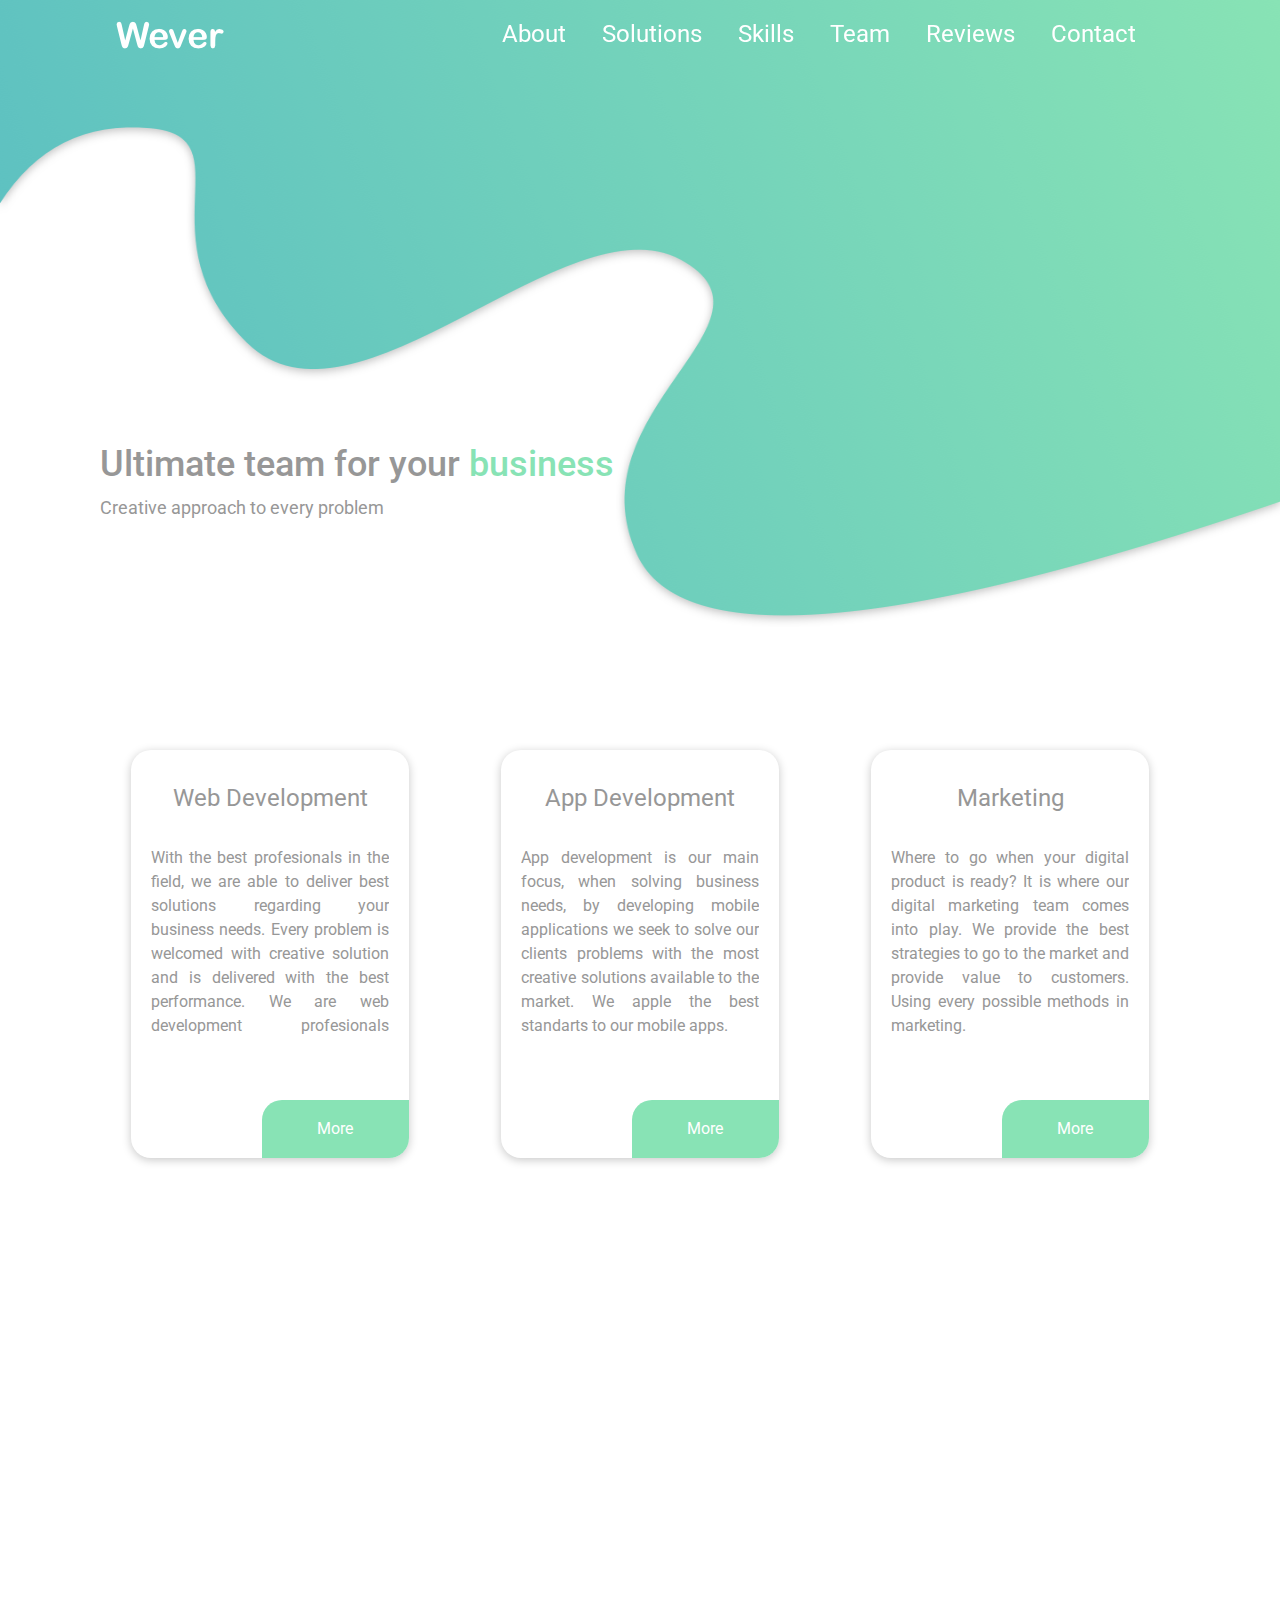
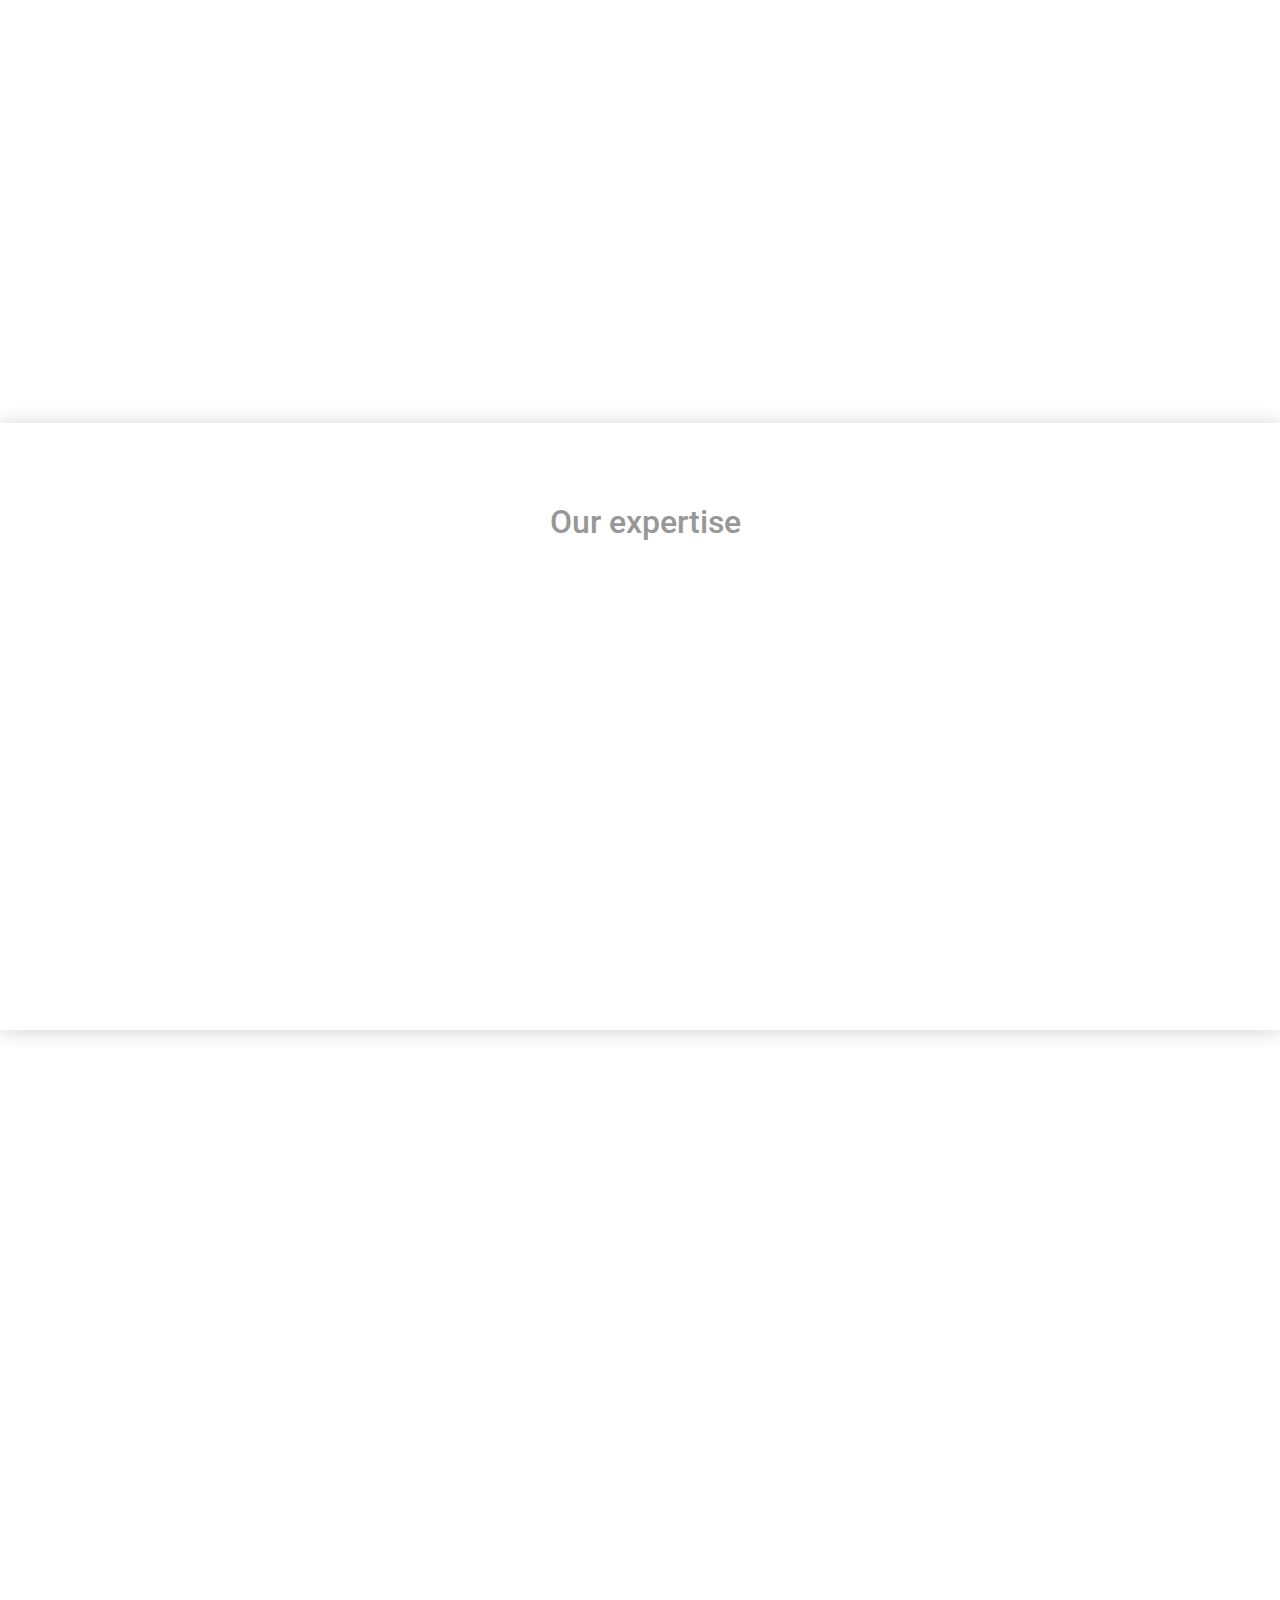
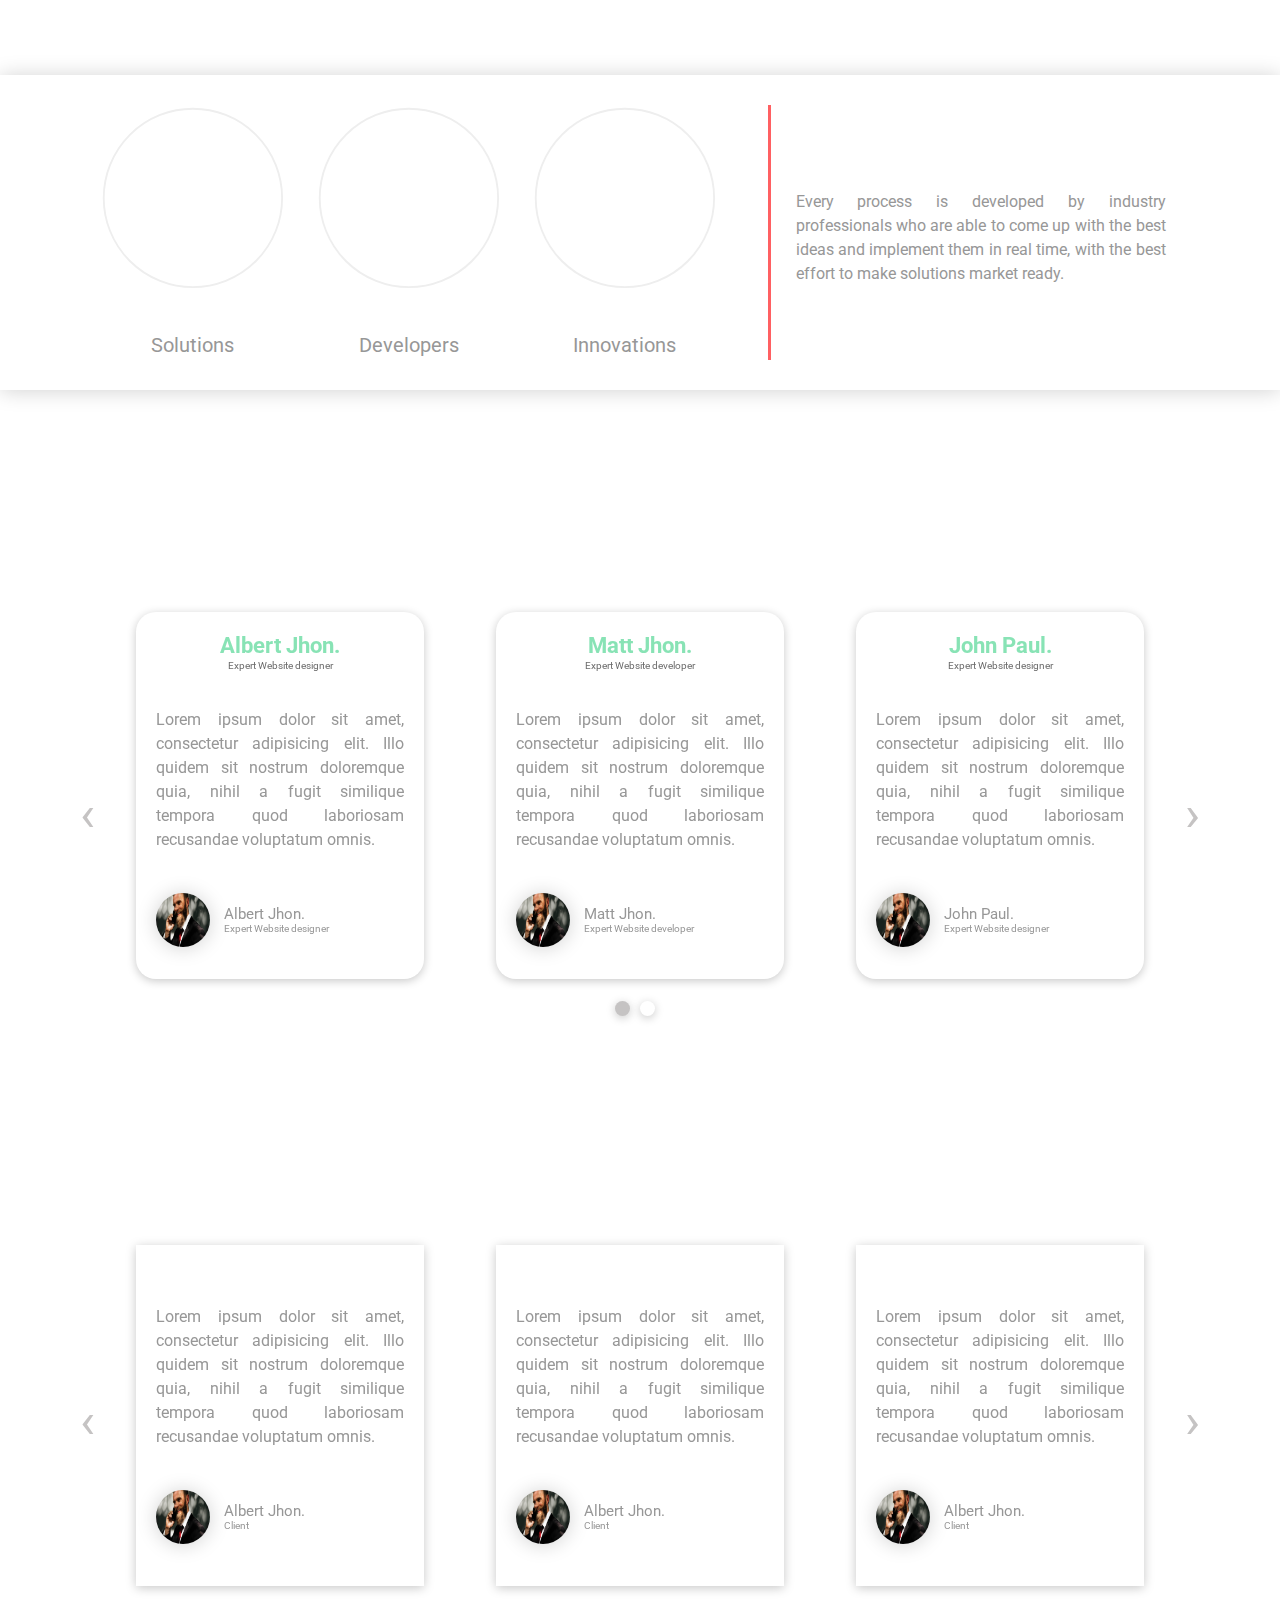
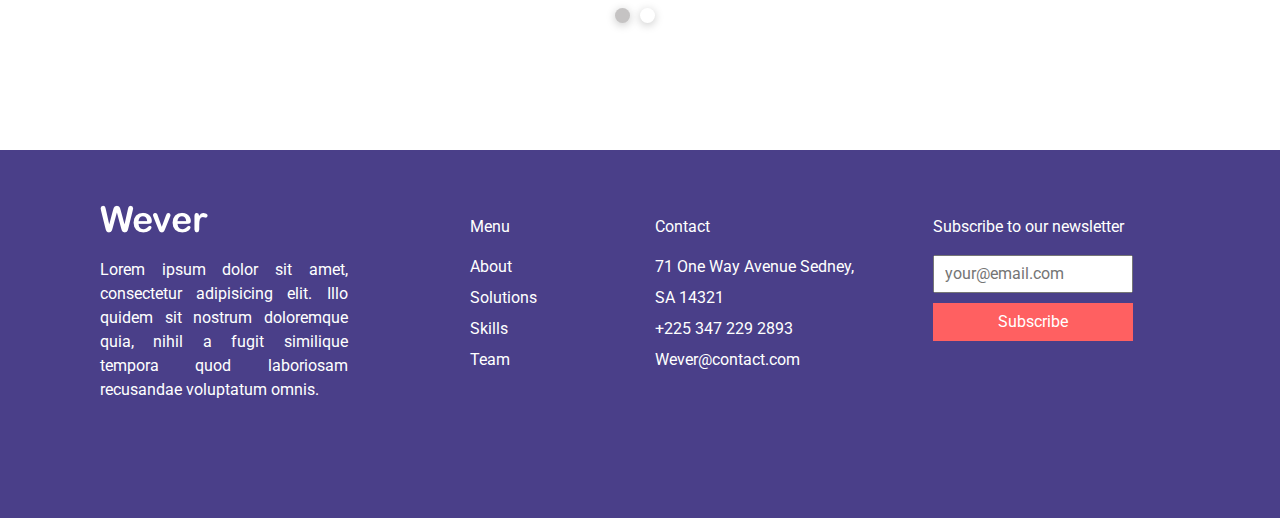
==== Xalloo/Green/index.html @ cadd47dc "theme directory, colors" ====
<!DOCTYPE html>
  <head>
    <meta charset="utf-8">
    <meta http-equiv="X-UA-Compatible" content="IE=edge">
    <title>Theme</title>
    <meta name="description" content="">
    <meta name="viewport" content="width=device-width, initial-scale=1">
    <link rel="stylesheet" href="css/normalize.css">
    <link href="https://fonts.googleapis.com/css?family=Roboto:400,700" rel="stylesheet">
    <link rel="stylesheet" href="https://use.fontawesome.com/releases/v5.2.0/css/all.css" integrity="sha384-hWVjflwFxL6sNzntih27bfxkr27PmbbK/iSvJ+a4+0owXq79v+lsFkW54bOGbiDQ" crossorigin="anonymous">
    <link rel="stylesheet" href="css/bootstrap.min.css">
    <link rel="stylesheet" href="vendor/owlcarousel/owl.carousel.css">
    <link rel="stylesheet" href="vendor/owlcarousel/owl.theme.default.css">
    <link rel="stylesheet" href="vendor/aos/aos.css">
    <link rel="stylesheet" href="css/style.css">
    <link rel="stylesheet" href="css/responsive.css">
  </head>
  <body>

    <div class="spinner">
      <div class="double-bounce1"></div>
      <div class="double-bounce2"></div>
    </div>
    
    <div id="top" class="page-content">
    <nav class="navbar navbar-expand-lg navbar-light fixed-top">
      <div class="container-fluid container--custom">
        <a class="navbar-brand" href="#top">
          <img src="img/logo.png" alt="Logo">
        </a>
        <button class="navbar-toggler toggler-clr" type="button" data-toggle="collapse" data-target="#navbarSupportedContent" aria-controls="navbarSupportedContent" aria-expanded="false" aria-label="Toggle navigation">
          <span class="navbar-toggler-icon"></span>
        </button>

        <div class="collapse navbar-collapse" id="navbarSupportedContent">
          <ul class="navbar-nav ml-auto">
            <li class="nav-item active">
              <a class="nav-link" href="#about">About</a>
            </li>
            <li class="nav-item">
              <a class="nav-link" href="#progress">Solutions</a>
            </li>
            <li class="nav-item">
              <a class="nav-link" href="#skills">Skills</a>
            </li>
            <li class="nav-item active">
              <a class="nav-link" href="#team">Team</a>
            </li>
            <li class="nav-item">
              <a class="nav-link" href="#review">Reviews</a>
            </li>
            <li class="nav-item">
              <a class="nav-link" href="#foot">Contact</a>
            </li>
          </ul>
        </div>
      </div>
    </nav>

    <!-- Page Header -->
    <header class="header">
      <div class="container-fluid container--custom">
        <!--<div class="logo-head__box">
          <img src="img/logo.png" alt="Logo">
        </div>-->
        <div class="header__menu">
          <!--<nav class="menu">
            <input type="checkbox" href="#" class="menu-open" name="menu-open" id="menu-open" />
            <label class="menu-open-button" for="menu-open">
              <span class="lines line-1"></span>
              <span class="lines line-2"></span>
              <span class="lines line-3"></span>
            </label>
            main-services
            about
            progress
            skills
            team
            review
            <a href="#main-services" class="menu-item"> <i class="fas fa-code"></i></a>
            <a href="#about" class="menu-item green"> <i class="fas fa-building"></i> </a>
            <a href="#progress" class="menu-item red"> <i class="fas fa-chart-pie"></i> </a>
            <a href="#skills" class="menu-item purple"> <i class="fas fa-file-contract"></i> </a>
            <a href="#team" class="menu-item orange"> <i class="fas fa-users"></i> </a>
            <a href="#review" class="menu-item lightblue"> <i class="fas fa-comments"></i> </a>
          </nav>-->
        </div>
        <div class="header__main">
          <h1>Ultimate team for your <span class="color--main">business</span></h1>
          <p>Creative approach to every problem</p>
        </div>
      </div>
      <img class="header__path" src="img/header-bg.png" alt="Header color Path">
    </header><!-- End of Page Header -->

    <!-- Feature services element -->
    <section id="main-services" class="feature-services">
      <div class="container-fluid container--custom">
        <!-- Start of main features row -->
        <div class="row justify-content-around">

          <!-- First item of main features row -->
          <div class="col-lg-3 boxes-col col--no-pading">
            <div class="feature-services__box text-center">

              <div class="feature-services__header">
                <i class="far fa-window-restore feature-services__icon color--main"></i>
                <p class="feature-services__title">Web Development</p>
              </div>

              <div class="feature-services__content text-justify">
                <p class="scrollable-box">With the best profesionals in the field, we are able to deliver best solutions regarding your business needs. Every problem is welcomed with creative solution and is delivered with the best performance. We are web development profesionals delivering best solutions.</p>
              </div>

              <div class="feature-services__button bg--main">
                More
              </div>

            </div>
          </div><!-- End of First item of main features row -->

          <!-- Second item of main features row -->
          <div class="col-lg-3 boxes-col col--no-pading">
            <div class="feature-services__box text-center">

              <div class="feature-services__header">
                <i class="fas fa-mobile-alt feature-services__icon color--main"></i>
                <p class="feature-services__title">App Development</p>
              </div>

              <div class="feature-services__content text-justify">
                <p class="scrollable-box">App development is our main focus, when solving business needs, by developing mobile applications we seek to solve our clients problems with the most creative solutions available to the market. We apple the best standarts to our mobile apps.</p>
              </div>

              <div class="feature-services__button bg--main">
                More
              </div>

            </div>
          </div><!-- End of Second item of main features row -->
          
          <!-- Third item of main features row -->
          <div class="col-lg-3 boxes-col col--no-pading">
            <div class="feature-services__box text-center">

              <div class="feature-services__header">
                <i class="far fa-newspaper feature-services__icon color--main"></i>
                <p class="feature-services__title">Marketing</p>
              </div>

              <div class="feature-services__content text-justify">
                <p class="scrollable-box">Where to go when your digital product is ready? It is where our digital marketing team comes into play. We provide the best strategies to go to the market and provide value to customers. Using every possible methods in marketing.</p>
              </div>

              <div class="feature-services__button bg--main">
                More
              </div>

            </div>
          </div>
        </div><!-- End of Third item of main features row -->

      </div>
    </section><!-- End of feature services element -->
    
    <!-- Video Section with text -->
    <section id="about" class="video-box">
      <div class="container-fluid container--custom container--md-p video-box__container">
        <div class="row">

          <!-- Text column -->
          <div class="col-md-5 video-box__col" data-aos="fade-in" data-aos-once="true">
            <h2 class="video-box__heading">We are digital</h2>
            <p class="text-justify">Our expertise is in the digital products and we always strive to achieve the most out of our products. We take as small as a single idea and turn it into the operating business, by designing, developing and marketing the product. The biggest challange is to make it a sustainable business, that can scal. This is where our professionals comes into play.</p>
            <a class="btn-large bg--main link--no-style float-left float-md-right" href="#">More Details</a>
          </div><!-- End of Text column -->

          <!-- Video column -->
          <div class="col-md-5 offset-md-2 video-box__col box__col--relative-sm" data-aos="fade-in" data-aos-delay="400" data-aos-once="true">
            <div class="video-box__video">
              <iframe src="https://www.youtube.com/embed/sByzHoiYFX0" frameborder="0" allow="autoplay; encrypted-media" allowfullscreen></iframe>
            </div>
            <img class="video-box__oval oval--sm" src="img/color-oval.svg" alt="Colorful Oval">
          </div><!-- End of Video column -->

          <img class="video-box__oval oval--md" src="img/color-oval.svg" alt="Colorful Oval" data-aos="fade-in" data-aos-once="true" data-aos-duration="1300">

        </div>
      </div>
    </section><!-- End of Video Section with text -->

    <!-- Progress section -->
    <section id="progress" class="progress-box">
      <div class="container-fluid container--custom">
        
        <div class="row">
          <div class="col-12 text-center">
            <h2 class="progress-box__heading"><i class="fas fa-chart-pie color--main"></i> <span>Our expertise</span></h2>
          </div>
        </div>

        <div class="row justify-content-around" data-aos="fade-in" data-aos-duration="1500" data-aos-once="true">

          <div class="col-md-3">
            <div class="progress-box__item text-center">
              <div class="progress-box__svg-header">
                <img class="progress-box__progress" src="img/progress-red.svg" alt="Progress Bar">
              </div>
              <h3>Progressive Web Apps</h3>
              <p class="text-justify">With cutting edge web APIs our team is able to come up with the ideal solutions to fit the web app market and provide the best solutions and mobile experiences to the web apps.</p>
            </div>
          </div>

          <div class="col-md-3">
            <div class="progress-box__item text-center">
              <div class="progress-box__svg-header">
                <img class="progress-box__progress" src="img/progress-blue.svg" alt="Progress Bar">
              </div>
              <h3>Serverless Apps</h3>
              <p class="text-justify">We are able to architect the solutions, that doesn't require the server setup and server side coding practices. With newest technologies, we are able to build the serverless applications.</p>
            </div>
          </div>

          <div class="col-md-3">
            <div class="progress-box__item text-center">
              <div class="progress-box__svg-header">
                <img class="progress-box__progress" src="img/progress-pink.svg" alt="Progress Bar">
              </div>
              <h3>Single Page Apps</h3>
              <p class="text-justify">The web need to be faster than ever and with single page applications architecture, we are able to deliver the solutions, that are scalable, fast and reliable.</p>
            </div>
          </div>
        </div>
      </div>
    </section>

    <!-- Services multiple section -->
    <section id="skills" class="multi-services">
      <div class="container-fluid container--custom">

        <div class="row justify-content-around" data-aos="fade-in" data-aos-duration="1500" data-aos-once="true">

          <!-- Services multiple section item -->
          <div class="col-md-3">
            <div class="multi-services__item text-center">
              <div class="multi-services__ico-header">
                <i class="far fa-calendar-alt color--main"></i>
              </div>
              <h3>Punctuality</h3>
              <p class="text-justify">As the industry professionals we always seek for the best delivery of our products, that could be delivered on time and be as effective as possible. Our team is always ready for new challenges.</p>
            </div>
          </div><!-- end of Services multiple section item -->

          <!-- Services multiple section item -->
          <div class="col-md-3">
            <div class="multi-services__item text-center">
              <div class="multi-services__ico-header">
                <i class="fas fa-rocket color--main"></i>
              </div>
              <h3>Innovation</h3>
              <p class="text-justify">As we build our products, we strive for the innovation and best performance. Therefore we make our products as innovative as possible. Our team puts the best effort into making products.</p>
            </div>
          </div><!-- end of Services multiple section item -->

          <!-- Services multiple section item -->
          <div class="col-md-3">
            <div class="multi-services__item text-center">
              <div class="multi-services__ico-header">
                <i class="far fa-chart-bar color--main"></i>
              </div>
              <h3>Best Conversion</h3>
              <p class="text-justify">With our products we are able to make best monetization possible and to achieve the best rezults, therefor, with the best talent available, we are able to deliver top-notch products.</p>
            </div>
          </div><!-- end of Services multiple section item -->

        </div>

        <div class="row justify-content-around mt-5" data-aos="fade-in" data-aos-duration="1500" data-aos-once="true">

          <!-- Services multiple section item -->
          <div class="col-md-3">
            <div class="multi-services__item text-center">
              <div class="multi-services__ico-header">
                <i class="fas fa-sitemap color--main"></i>
              </div>
              <h3>Architecture</h3>
              <p class="text-justify">Architecting the best solutions are the daily tasks of our team. With the best performance architecture, we are able to come up with the best products available in the market.</p>
            </div>
          </div><!-- end of Services multiple section item -->

          <!-- Services multiple section item -->
          <div class="col-md-3">
            <div class="multi-services__item text-center">
              <div class="multi-services__ico-header">
                <i class="fas fa-bullhorn color--main"></i>
              </div>
              <h3>Scalability</h3>
              <p class="text-justify">We build scalable solutions. This is out best practice and this is what we do.  Our team is able to come up with best scalable system in the process of developing new products.</p>
            </div>
          </div><!-- end of Services multiple section item -->

          <!-- Services multiple section item -->
          <div class="col-md-3">
            <div class="multi-services__item text-center">
              <div class="multi-services__ico-header">
                <i class="fab fa-searchengin color--main"></i>
              </div>
              <h3>Research</h3>
              <p class="text-justify">Before every development phase, we are putting best effort into delivering the best suitable products and researching the market before the implementation of any processes.</p>
            </div>
          </div><!-- end of Services multiple section item -->

        </div>

      </div>
    </section>

    <!-- Circle progress section -->
    <section class="circle-progress">
      <div class="container-fluid container--custom container--md-p">
        <div class="row justify-content-between">
          <div class="col-md-7">
            <div class="row">
              <div class="col-md-4 text-center">
                <div id="progress-circle1" class="progress-circle"></div>
                <span class="circle-progress__note">Solutions</span>
              </div>
              <div class="col-md-4 text-center">
                <div id="progress-circle2" class="progress-circle"></div>
                <span class="circle-progress__note">Developers</span>
              </div>
              <div class="col-md-4 text-center">
                <div id="progress-circle3" class="progress-circle"></div>
                <span class="circle-progress__note">Innovations</span>
              </div>
            </div>
          </div>
          <div class="col-md-5 position-relative text-center text-md-left">
            <div class="circle-progress__liner"></div>
            <p class="circle-progress__text">Every process is developed by industry professionals who are able to come up with the best ideas and implement them in real time, with the best effort to make solutions market ready.</p>
          </div>
        </div>
      </div>
    </section>

    <!-- Team & Review Carousel Section -->
    <section id="team" class="carousels">
      <div class="container-fluid container--custom carousels-container">

        <div class="row carousels__heading">
          <div class="col-12 text-center">
            <h2>Our Team</h2>
          </div>
        </div>

        <div class="row justify-content-around owl-carousel">

          
            <div class="carousels-team__box">
              <div class="carousels-team__header text-center color--main">
                <p>Albert Jhon.</p>
                <span class="carousels-team__role">Expert Website designer</span>
              </div>
              <div class="carousels-team__content">
                <p class="scrollable-box">Lorem ipsum dolor sit amet, consectetur adipisicing elit. Illo quidem sit nostrum doloremque quia, nihil a fugit similique tempora quod laboriosam recusandae voluptatum omnis.</p>
              </div>
              <div class="carousels-team__footer">
                <div class="carousels-team__img">
                  <img src="img/team-member.jpg" alt="">
                </div>
                <div class="carousels-team__fcontent">
                  <p>Albert Jhon.</p>
                  <p>Expert Website designer</p>
                </div>
                <div class="carousels-team__social">
                  <a href="#"><i class="fab fa-linkedin"></i></a>
                  <a href="#"><i class="fab fa-facebook-square"></i></a>
                  <a href="#"><i class="fab fa-twitter-square"></i></a>
                </div>
              </div>
            </div>
          

          
            <div class="carousels-team__box">
              <div class="carousels-team__header text-center color--main">
                <p>Matt Jhon.</p>
                <span class="carousels-team__role">Expert Website developer</span>
              </div>
              <div class="carousels-team__content">
                <p class="scrollable-box">Lorem ipsum dolor sit amet, consectetur adipisicing elit. Illo quidem sit nostrum doloremque quia, nihil a fugit similique tempora quod laboriosam recusandae voluptatum omnis.</p>
              </div>
              <div class="carousels-team__footer">
                <div class="carousels-team__img">
                  <img src="img/team-member.jpg" alt="">
                </div>
                <div class="carousels-team__fcontent">
                  <p>Matt Jhon.</p>
                  <p>Expert Website developer</p>
                </div>
                <div class="carousels-team__social">
                  <a href="#"><i class="fab fa-linkedin"></i></a>
                  <a href="#"><i class="fab fa-facebook-square"></i></a>
                  <a href="#"><i class="fab fa-twitter-square"></i></a>
                </div>
              </div>
            </div>
          

          
            <div class="carousels-team__box">
              <div class="carousels-team__header text-center color--main">
                <p>John Paul.</p>
                <span class="carousels-team__role">Expert Website designer</span>
              </div>
              <div class="carousels-team__content">
                <p class="scrollable-box">Lorem ipsum dolor sit amet, consectetur adipisicing elit. Illo quidem sit nostrum doloremque quia, nihil a fugit similique tempora quod laboriosam recusandae voluptatum omnis.</p>
              </div>
              <div class="carousels-team__footer">
                <div class="carousels-team__img">
                  <img src="img/team-member.jpg" alt="">
                </div>
                <div class="carousels-team__fcontent">
                  <p>John Paul.</p>
                  <p>Expert Website designer</p>
                </div>
                <div class="carousels-team__social">
                  <a href="#"><i class="fab fa-linkedin"></i></a>
                  <a href="#"><i class="fab fa-facebook-square"></i></a>
                  <a href="#"><i class="fab fa-twitter-square"></i></a>
                </div>
              </div>
            </div>

            <div class="carousels-team__box">
              <div class="carousels-team__header text-center color--main">
                <p>Adam Jhon.</p>
                <span class="carousels-team__role">SEO Expert</span>
              </div>
              <div class="carousels-team__content">
                <p class="scrollable-box">Lorem ipsum dolor sit amet, consectetur adipisicing elit. Illo quidem sit nostrum doloremque quia, nihil a fugit similique tempora quod laboriosam recusandae voluptatum omnis.</p>
              </div>
              <div class="carousels-team__footer">
                <div class="carousels-team__img">
                  <img src="img/team-member.jpg" alt="">
                </div>
                <div class="carousels-team__fcontent">
                  <p>Adam Jhon.</p>
                  <p>SEO Expert</p>
                </div>
                <div class="carousels-team__social">
                  <a href="#"><i class="fab fa-linkedin"></i></a>
                  <a href="#"><i class="fab fa-facebook-square"></i></a>
                  <a href="#"><i class="fab fa-twitter-square"></i></a>
                </div>
              </div>
            </div>
          

        </div>

        <div id="review" class="row carousels__heading">
          <div class="col-12 text-center">
            <h2>Clients reviews</h2>
          </div>
        </div>

        <div class="row justify-content-around owl-carousel reviews-margin-b">

          
            <div class="carousels-review__box">
              <div class="carousels-review__header text-center">
                <i class="fas fa-star"></i>
                <i class="fas fa-star"></i>
                <i class="fas fa-star"></i>
                <i class="fas fa-star"></i>
                <i class="fas fa-star"></i>
              </div>
              <div class="carousels-review__content">
                <p class="scrollable-box">Lorem ipsum dolor sit amet, consectetur adipisicing elit. Illo quidem sit nostrum doloremque quia, nihil a fugit similique tempora quod laboriosam recusandae voluptatum omnis.</p>
              </div>
              <div class="carousels-review__footer">
                <div class="carousels-review__img">
                  <img src="img/team-member.jpg" alt="">
                </div>
                <div class="carousels-review__fcontent">
                  <p>Albert Jhon.</p>
                  <p>Client</p>
                </div>
                <div class="carousels-review__social">
                  <a href="#"><i class="fab fa-linkedin"></i></a>
                  <a href="#"><i class="fab fa-facebook-square"></i></a>
                  <a href="#"><i class="fab fa-twitter-square"></i></a>
                </div>
              </div>
            </div>
          

          
            <div class="carousels-review__box">
              <div class="carousels-review__header text-center">
                <i class="fas fa-star"></i>
                <i class="fas fa-star"></i>
                <i class="fas fa-star"></i>
                <i class="fas fa-star"></i>
                <i class="fas fa-star"></i>
              </div>
              <div class="carousels-review__content">
                <p class="scrollable-box">Lorem ipsum dolor sit amet, consectetur adipisicing elit. Illo quidem sit nostrum doloremque quia, nihil a fugit similique tempora quod laboriosam recusandae voluptatum omnis.</p>
              </div>
              <div class="carousels-review__footer">
                <div class="carousels-review__img">
                  <img src="img/team-member.jpg" alt="">
                </div>
                <div class="carousels-review__fcontent">
                  <p>Albert Jhon.</p>
                  <p>Client</p>
                </div>
                <div class="carousels-review__social">
                  <a href="#"><i class="fab fa-linkedin"></i></a>
                  <a href="#"><i class="fab fa-facebook-square"></i></a>
                  <a href="#"><i class="fab fa-twitter-square"></i></a>
                </div>
              </div>
            </div>
          

          
            <div class="carousels-review__box">
              <div class="carousels-review__header text-center">
                <i class="fas fa-star"></i>
                <i class="fas fa-star"></i>
                <i class="fas fa-star"></i>
                <i class="fas fa-star"></i>
                <i class="fas fa-star"></i>
              </div>
              <div class="carousels-review__content">
                <p class="scrollable-box">Lorem ipsum dolor sit amet, consectetur adipisicing elit. Illo quidem sit nostrum doloremque quia, nihil a fugit similique tempora quod laboriosam recusandae voluptatum omnis.</p>
              </div>
              <div class="carousels-review__footer">
                <div class="carousels-review__img">
                  <img src="img/team-member.jpg" alt="">
                </div>
                <div class="carousels-review__fcontent">
                  <p>Albert Jhon.</p>
                  <p>Client</p>
                </div>
                <div class="carousels-review__social">
                  <a href="#"><i class="fab fa-linkedin"></i></a>
                  <a href="#"><i class="fab fa-facebook-square"></i></a>
                  <a href="#"><i class="fab fa-twitter-square"></i></a>
                </div>
              </div>
            </div>
          
            <div class="carousels-review__box">
              <div class="carousels-review__header text-center">
                <i class="fas fa-star"></i>
                <i class="fas fa-star"></i>
                <i class="fas fa-star"></i>
                <i class="fas fa-star"></i>
                <i class="fas fa-star"></i>
              </div>
              <div class="carousels-review__content">
                <p class="scrollable-box">Lorem ipsum dolor sit amet, consectetur adipisicing elit. Illo quidem sit nostrum doloremque quia, nihil a fugit similique tempora quod laboriosam recusandae voluptatum omnis.</p>
              </div>
              <div class="carousels-review__footer">
                <div class="carousels-review__img">
                  <img src="img/team-member.jpg" alt="">
                </div>
                <div class="carousels-review__fcontent">
                  <p>Albert Jhon.</p>
                  <p>Client</p>
                </div>
                <div class="carousels-review__social">
                  <a href="#"><i class="fab fa-linkedin"></i></a>
                  <a href="#"><i class="fab fa-facebook-square"></i></a>
                  <a href="#"><i class="fab fa-twitter-square"></i></a>
                </div>
              </div>
            </div>

        </div>

        <img class="carousels__oval" src="img/review-oval.svg" data-aos="fade-in" data-aos-once="true" data-aos-duration="1300">
      </div>
    </section>

    <a>
      <div id="to-top" class="to-top">
          <i class="fas fa-arrow-up"></i>
      </div>
    </a>

    <footer id="foot">
      <div class="container-fluid container--custom">
        <div class="row">

          <div class="col-md-3">
            <div class="footer__logo">
              <img src="img/logo.png" alt="logo">
            </div>
            <p class="text-justify">
              Lorem ipsum dolor sit amet, consectetur adipisicing elit. Illo quidem sit nostrum doloremque quia, nihil a fugit similique tempora quod laboriosam recusandae voluptatum omnis.
            </p>
            <div class="footer__social">
              <a href="#"><i class="fab fa-linkedin"></i></a>
              <a href="#"><i class="fab fa-facebook-square"></i></a>
              <a href="#"><i class="fab fa-twitter-square"></i></a>
            </div>
          </div>

          <div class="col-md-2 offset-md-1 footer__col">
            <p>Menu</p>
            <ul class="list-unstyled">
              <li><a href="#about">About</a></li>
              <li><a href="#progress">Solutions</a></li>
              <li><a href="#skills">Skills</a></li>
              <li><a href="#team">Team</a></li>
            </ul>
          </div>

          <div class="col-md-3 footer__col">
            <p>Contact</p>
            <ul class="list-unstyled">
              <li>71 One Way Avenue Sedney, </li>
              <li>SA 14321</li>
              <li>+225 347 229 2893</li>
              <li>Wever@contact.com</li>
            </ul>
          </div>

          <div class="col-md-3 footer__col">
            <p>Subscribe to our newsletter</p>
            <input class="footer__email" type="email" placeholder="your@email.com">
            <button class="footer__btn">Subscribe</button>
          </div>

        </div>
      </div>
    </footer>
    </div>
    <script src="https://code.jquery.com/jquery-3.3.1.min.js" integrity="sha256-FgpCb/KJQlLNfOu91ta32o/NMZxltwRo8QtmkMRdAu8=" crossorigin="anonymous"></script>
    <script src="https://cdnjs.cloudflare.com/ajax/libs/popper.js/1.12.3/umd/popper.min.js" integrity="sha384-vFJXuSJphROIrBnz7yo7oB41mKfc8JzQZiCq4NCceLEaO4IHwicKwpJf9c9IpFgh" crossorigin="anonymous"></script>
    <script src="https://maxcdn.bootstrapcdn.com/bootstrap/4.0.0-beta.2/js/bootstrap.min.js" integrity="sha384-alpBpkh1PFOepccYVYDB4do5UnbKysX5WZXm3XxPqe5iKTfUKjNkCk9SaVuEZflJ" crossorigin="anonymous"></script>
    <script src="js/bootstrap.min.js"></script>
    <script src="vendor/owlcarousel/owl.carousel.min.js"></script>
    <script src="js/progressbar.min.js"></script>
    <script src="vendor/aos/aos.js"></script>
    <script src="js/script.js"></script>
  </body>
</html>
---- Xalloo/Green/css/style.css ----
body {
  color: #979797;
  /* overflow: hidden; */
  width: 100%;
  overflow-x: hidden;
  font-family: 'Roboto', sans-serif;
}

.logo-head {
  position: absolute;
  z-index: 9;
  padding-top: 20px;
}

nav {
  z-index: 9999;
  color: #fff !important;
}

.nav-color {
  background: linear-gradient(to left, #88E3B5, #5BBFC2);
}

.navbar-light .navbar-nav .active>.nav-link {
  color: #fff;
}

.navbar-light .navbar-toggler {
  border-color: #fff;
}

.navbar-toggler:focus {
  outline: none;
}

.toggler-clr .navbar-toggler-icon {
  background-image: url("data:image/svg+xml;charset=utf8,%3Csvg viewBox='0 0 32 32' xmlns='http://www.w3.org/2000/svg'%3E%3Cpath stroke='rgba(255,255,255, 1)' stroke-width='2' stroke-linecap='round' stroke-miterlimit='10' d='M4 8h24M4 16h24M4 24h24'/%3E%3C/svg%3E");
}

.header {
  position: relative;
  height: 750px;
  /*background: url('../img/header-bg.png');*/
  background-repeat: no-repeat;
  background-size: 100% auto;
}

.header__path {
  /* height: 627px; */
  width: 100%;
  height: 627px;
  position: absolute;
  top: 0;
}

.logo-head__box {
  position: relative;
  z-index: 9;
  padding-top: 20px;
}

.header__main {
  position: absolute;
  top: 59%;
}

.header__main h1 {
  font-size: 36px;
}

.header__main p {
  font-size: 18px;
}

.color--main {
  color: #88E3B5;
}

.bg--main {
  background: #88E3B5;
}

.container--custom {
  padding-left: 100px;
  padding-right: 100px;
}

.col--no-pading {
  padding-left: 0;
  padding-right: 0;
}

.feature-services {
  padding-bottom: 100px;
}

.feature-services__box,
.carousels-team__box,
.carousels-review__box {
  position: relative;
  background: #fff;
  box-shadow: 0 2px 10px 0 rgba(0, 0, 0,.22);
  border-radius: 20px;
  padding: 40px 20px 75px;
  min-height: 408px;
}

.feature-services__box {
  padding-top: 20px;
}

.feature-services__header {
  margin-bottom: 25px;
  font-size: 24px;
  display: inline-block;
}

.feature-services__icon {
  display: block;
  margin: 0 auto 15px;
  font-size: 40px;
  /*margin-right: 18px;*/
}

.feature-services__title {
  display: inline-block;
  position: relative;
  bottom: 5px;
  margin-bottom: 0;
}

.feature-services__button {
  display: inline-block;
  position: absolute;
  bottom: 0;
  right: 0;
  color: #fff;
  padding: 17px;
  width: 147px;
  border-bottom-right-radius: 20px;
  border-top-left-radius: 20px;
  text-align: center;
}

.video-box {
  position: relative;
  padding: 150px 0 150px;
  margin-bottom: 150px;
  overflow-x: hidden;
  overflow-y:  visible;
}

.link--no-style {
  color: inherit;
}

.link--no-style:hover {
  color: inherit;
  text-decoration: none;
}

.btn-large {
  display: inline-block;
  color: #fff;
  width: 200px;
  text-align: center;
  padding: 15px;
  border-radius: 30px;
}

.video-box__video {
  width: 460px;
  height: 315px;
  position: relative;
  z-index: 5;
  border-radius: 20px;
  overflow: hidden;
}

.video-box__oval {
  position: absolute;
  right: -60px;
  top: 80px;
  z-index: 1;
}

.video-box__heading {
  font-size: 48px;
  margin-bottom: 25px;
}

.progress-box {
  background: #fff;
  box-shadow: 0 1px 20px 0 rgba(0, 0, 0, .18);
  padding-top: 70px;
  padding-bottom: 60px;
}

.progress-box__svg-header {
  text-align: center;
  margin-bottom: 30px;
}

.progress-box__heading {
  margin-bottom: 60px;
}

.progress-box__heading i {
  font-size: 50px;
  margin-right: 10px;
}

.progress-box__heading span {
  position: relative;
  bottom: 7px;
}

.progress-box__item h3,
.multi-services__item h3 {
  margin-bottom: 25px;
}

.multi-services {
  padding-top: 70px;
  padding-bottom: 70px;
}

.multi-services__ico-header {
  font-size: 50px;
  margin-bottom: 10px;
}

.circle-progress {
  background: #fff;
  padding-top: 30px;
  padding-bottom: 30px;
  box-shadow: 0 1px 20px 0 rgba(0, 0, 0, .18);
}

.progress-circle {
  width: 100%;
  height: 200px;
  position: relative;
  margin-bottom: 25px;
}

.circle-progress__liner {
  display: inline-block;
  height: 100%;
  width: 3px;
  border-left: 3px solid #FF6062;
  margin-left: 20px;
}

.circle-progress__text {
  display: inline-block;
  width: 80%;
  max-width: 400px;
  text-align: justify;
  margin-left: 25px;
  position: absolute;
  top: 85px;
}

.carousels-team__box,
.carousels-review__box {
  width: 80%;
  padding: 25px 20px;
  margin: 20px auto;
  min-height: 341px;
  position: relative;
}

.circle-progress__note {
  font-size: 20px;
}

.carousels {
  position: relative;
  width: 100%;
  overflow-x: hidden;
}

.carousels-team__header,
.carousels-review__header {
  font-weight: bold;
  font-size: 22px; 
}

.carousels-team__header p {
  line-height: 0.8;
  margin-bottom: 4px;
}

.carousels-team__role {
  color: #6C6C6C;
  display: block;
  font-size: 10px;
  font-weight: 400;
}

.carousels-team__content,
.carousels-review__content {
  margin-top: 35px;
  text-align: justify;
}

.carousels-team__footer,
.carousels-review__footer {
  position: relative;
  margin-top: 40px;
}

.carousels-team__img,
.carousels-review__img {
  width: 54px;
  height: 54px;
  display: inline-block;
  overflow: hidden;
  border-radius: 50px;
  box-shadow: 0 1px 20px 0px rgba(0, 0, 0, 0.18);
  margin-right: 10px;
}

.carousels-team__img img,
.carousels-review__img img {
  height: 100%;
}

.carousels-team__fcontent,
.carousels-review__fcontent {
  font-size: 15px;
  display: inline-block;
  position: relative;
  bottom: 15px;
}

.carousels-team__fcontent p,
.carousels-review__fcontent p {
  line-height: 0.8;
}

.carousels-team__fcontent p:first-child,
.carousels-review__fcontent p:first-child {
  margin-bottom: 5px;
}

.carousels-team__fcontent p:nth-child(2),
.carousels-review__fcontent p:nth-child(2) {
  margin-bottom: 0;
  font-size: 10px;
}

.carousels-team__social,
.carousels-review__social {
  position:absolute;
  right: 0;
  bottom: 0;
  display: inline-block;
}

.carousels-team__social i,
.carousels-review__social i {
  color: #979797;
}

.carousels-review__box {
  border-radius: 0;
}

.carousels-review__header {
  color: #FFA372;
}

.carousels__heading {
  margin-top: 100px;
  margin-bottom: 55px;
  color: #fff;
}

.reviews-margin-b {
  margin-bottom: 120px;
}

.carousels__oval {
  position: absolute;
  top: -40px;
  right: -110px;
  z-index: -1;
}

footer {
  background: #4A3F89;
  color: #fff;
  padding-top: 55px;
  padding-bottom: 55px;
}

.footer__logo {
  margin-bottom: 25px;
}

.footer__social i {
  color: #fff;
  font-size: 30px;
  margin-right: 3px;
}

.footer__col p {
  margin-top: 10px;
}

.footer__col li {
  margin-bottom: 7px;
}

.footer__email {
  display: block;
  width: 200px;
  padding: 5px 10px;
}

.footer__btn {
  cursor: pointer;
  width: 200px;
  background: #FF6061;
  border: none;
  color:  #fff;
  padding: 7px;
  margin-top: 10px;
}

.footer__btn:focus {
  outline: none;
}

.scrollable-box {
  overflow-y: scroll;
  -ms-overflow-style: none; 
  /*overflow: auto;*/
}

.scrollable-box::-webkit-scrollbar {
    width: 0px;  
    background: transparent; 
}

/*.scrollable-box::-webkit-scrollbar {
    width: 4px;
}
 
.scrollable-box::-webkit-scrollbar-track {
    -webkit-box-shadow: inset 0 0 6px rgba(0,0,0,0.1);
    border-radius: 10px;
}
 
.scrollable-box::-webkit-scrollbar-thumb {
  background-color: #FF6061;
  outline: 1px solid slategrey;
  border-radius: 10px;
}*/

.feature-services__content p {
  height: 190px;
}

.carousels-team__content p {
  height: 145px;
}

.carousels-review__content p {
  height: 145px;
}

.navbar-light .navbar-nav .nav-link {
  color: #fff;
  font-size: 24px;
  margin-right: 20px;
}

.navbar-light .navbar-nav .nav-link:hover {
  color: rgba(0,0,0,.3);
}

.to-top {
  display: none;
  z-index: 999;
  position: fixed;
  bottom: 30px;
  right: 30px;
  cursor: pointer;
  box-shadow: 0 2px 10px 0 rgba(0, 0, 0,.22);
  background: #fff;
  /*background: #FF6065;*/
  color: #88E3B5;
  border-radius: 100%;
  width: 50px;
  height: 50px;
  text-align: center;
  font-size: 24px;
  padding-top: 7px;
  -webkit-transform: translate3d(0, 0, 0);
   transform: translate3d(0, 0, 0);
   -webkit-transition: -webkit-transform ease-out 200ms;
   transition: -webkit-transform ease-out 200ms;
   transition: transform ease-out 200ms;
   transition: transform ease-out 200ms, -webkit-transform ease-out 200ms;
}

.to-top:hover {
   -webkit-transform: scale(1.2, 1.2) translate3d(0, 0, 0);
   transform: scale(1.2, 1.2) translate3d(0, 0, 0);
}

.header__menu {
  position: relative;
}

.video-box__col {
  position: relative;
  z-index: 5;
}

iframe {
  width: 460px;
  height: 315px;
}

.page-content {
  opacity: 0;
  visibility: hidden;
  -webkit-transition: opacity 0.5s ease-in;
  -moz-transition: opacity 0.5s ease-in;
  -ms-transition: opacity 0.5s ease-in;
  -o-transition: opacity 0.5s ease-in;
  transition: opacity 0.5s ease-in;
}

.page-content.visible {
  opacity: 1;
}

.owl-nav {
  position: relative;
}

.owl-carousel .owl-nav button.owl-prev span, 
.owl-carousel .owl-nav button.owl-next span {
  font-size: 50px;
  line-height: 0.6;
  color: #C5C3C3;
}

.owl-carousel .owl-nav button.owl-prev:focus, 
.owl-carousel .owl-nav button.owl-next:focus {
  outline: none;
}

.owl-next {
  position: absolute;
  right: -20px;
  top: -200px;
}

.owl-prev {
  position: absolute;
  left: -20px;
  top: -200px;
}

.owl-dots {
  text-align: center;
}

.owl-carousel button.owl-dot {
  width: 15px;
  height: 15px;
  background: #fff;
  border-radius: 100%;
  box-shadow: 0 2px 10px 0 rgba(0, 0, 0,.22);
  margin-right: 10px;
}

.owl-carousel button.owl-dot.active {
  background: #C5C3C3;
}

.owl-carousel.row {
  margin-left: 0;
  margin-right: 0;
}

footer a {
  color: #fff;
}

footer a:hover {
  color: #fff;
  text-decoration: none;
}

/*SPINNER STYLES*/

.spinner {
  width: 40px;
  height: 40px;
  position: fixed;
  top: calc(50% - 20px);
  left: calc(50% - 20px);
  /*margin: 270px auto;*/
}

.double-bounce1, .double-bounce2 {
  width: 100%;
  height: 100%;
  border-radius: 50%;
  background-color: #88E3B5;
  opacity: 0.6;
  position: absolute;
  top: 0;
  left: 0;
  
  -webkit-animation: sk-bounce 2.0s infinite ease-in-out;
  animation: sk-bounce 2.0s infinite ease-in-out;
}

.double-bounce2 {
  -webkit-animation-delay: -1.0s;
  animation-delay: -1.0s;
}

@-webkit-keyframes sk-bounce {
  0%, 100% { -webkit-transform: scale(0.0) }
  50% { -webkit-transform: scale(1.0) }
}

@keyframes sk-bounce {
  0%, 100% { 
    transform: scale(0.0);
    -webkit-transform: scale(0.0);
  } 50% { 
    transform: scale(1.0);
    -webkit-transform: scale(1.0);
  }
}

/* end of SPINNER STYLES*/
---- Xalloo/Green/css/responsive.css ----
@media (max-width: 575.98px) {
  .menu {
    z-index: 9;
    right: 50% !important;
    -ms-transform: translate(50%, 0); /* IE 9 */
    -webkit-transform: translate(50%, 0); /* Safari */
    transform: translate(50%, 0);
  }

  header {
    height: 640px;
  }

  .header__main {
    top: 59%;
  }

  .feature-services__box {
    margin-left: 15px;
    margin-right: 15px;
  }

  .video-box__video {
    width: 100%;
  }

  iframe {
    width: 100%;
  }

  .video-box__oval {
    top: 60px;
    right: -140px;
  }
}

@media (min-width: 576px) and (max-width: 767.98px) {
  /*.video-box__oval {
    top: 320px;
  }*/
}

@media (max-width: 767.98px) {
  .circle-progress .col-md-4 {
    margin-bottom: 25px;
  }

  .progress-circle {
    width: 220px;
    height: auto;
    margin: 0 auto;
  }

  .circle-progress__liner {
    display: none;
  }

  .circle-progress__text {
    position: static;
    margin-bottom: 0;
    padding-right: 20px;
    border-left: 3px solid #FF6062;
    padding-left: 25px;
    margin-left: 0;
  }

  .video-box {
    padding: 0 0 50px;
    margin-bottom: 0;
    overflow-y: hidden;
  }

  .video-box__video {
    margin: 125px auto 100px;
  }

  .box__col--relative-sm {
    position: relative;
  }

  .oval--md {
    display: none;
  }
}

@media (min-width: 768px) {
  .oval--sm {
    display: none;
  }
}

@media (min-width: 576px) and (max-width: 767.98px) {
  .feature-services__box{
    width: 80%;
  }

  .video-box__oval {
    right: -100px;
  }
}

@media (min-width: 576px) and (max-width: 991.98px) {
  .feature-services__box{
    margin: 0 auto;
  }
}

@media (min-width: 768px) and (max-width: 991.98px) {
  .feature-services__box {
    width: 60%
  }

  .progress-circle {
    top: 30px;
  }

  svg {
    position: relative;
    top: 30px;
  }
}

@media (max-width: 991.98px) {
  .header {
    width: 100%;
    overflow: hidden;
  }

  nav {
    background: linear-gradient(to left, #FF6060, #FF6095);
  }

  .header__path {
    width: auto;
  }

  .feature-services__box {
    margin-bottom: 35px;
  }

  .circle-progress__text {
    padding-right: 15px;
    top: 75px;
  }
}

@media (min-width: 768px) and (max-width: 1199.98px) {
  .container--custom.container--md-p {
    padding-left: 50px;
    padding-right: 50px;
  }

  .video-box__video {
    width: 100%;
  }

  iframe {
    width: 100%;
    height: 315px;
  }
}

@media (min-width: 768px) and (max-width: 922px) {
  .video-box__oval {
    right: -335px;
  }

  .footer__email,
  .footer__btn {
    width: 100%;
  }
}

@media (min-width: 922px) and (max-width: 1199.98px) {
  .video-box__oval {
    right: -250px;
  }

  .owl-carousel {
    width: 95%;
  }

  .owl-carousel.row {
    margin-left: auto;
    margin-right: auto;
  }
}

@media (max-width: 1199.98px) {
  .container--custom {
    padding-left: 15px;
    padding-right: 15px;
  }

  .header__main {
    max-width: 489px;
  }
}

@media (min-width: 1440px) {
  .container--custom {
    max-width: 1240px !important;
    padding-left: 0;
    padding-right: 0;
  }
}

@media (min-width: 1540px) {
  .video-box__container {
    position: relative;
  }

  .video-box__oval {
    right: -160px;
    top: -60px;
}
}

@media (min-width: 1720px) {
  .carousels-container {
    position: relative;
  }
}

@media (min-width: 1920px) {
  header {
    background-size: 100% 100%;
  }
}
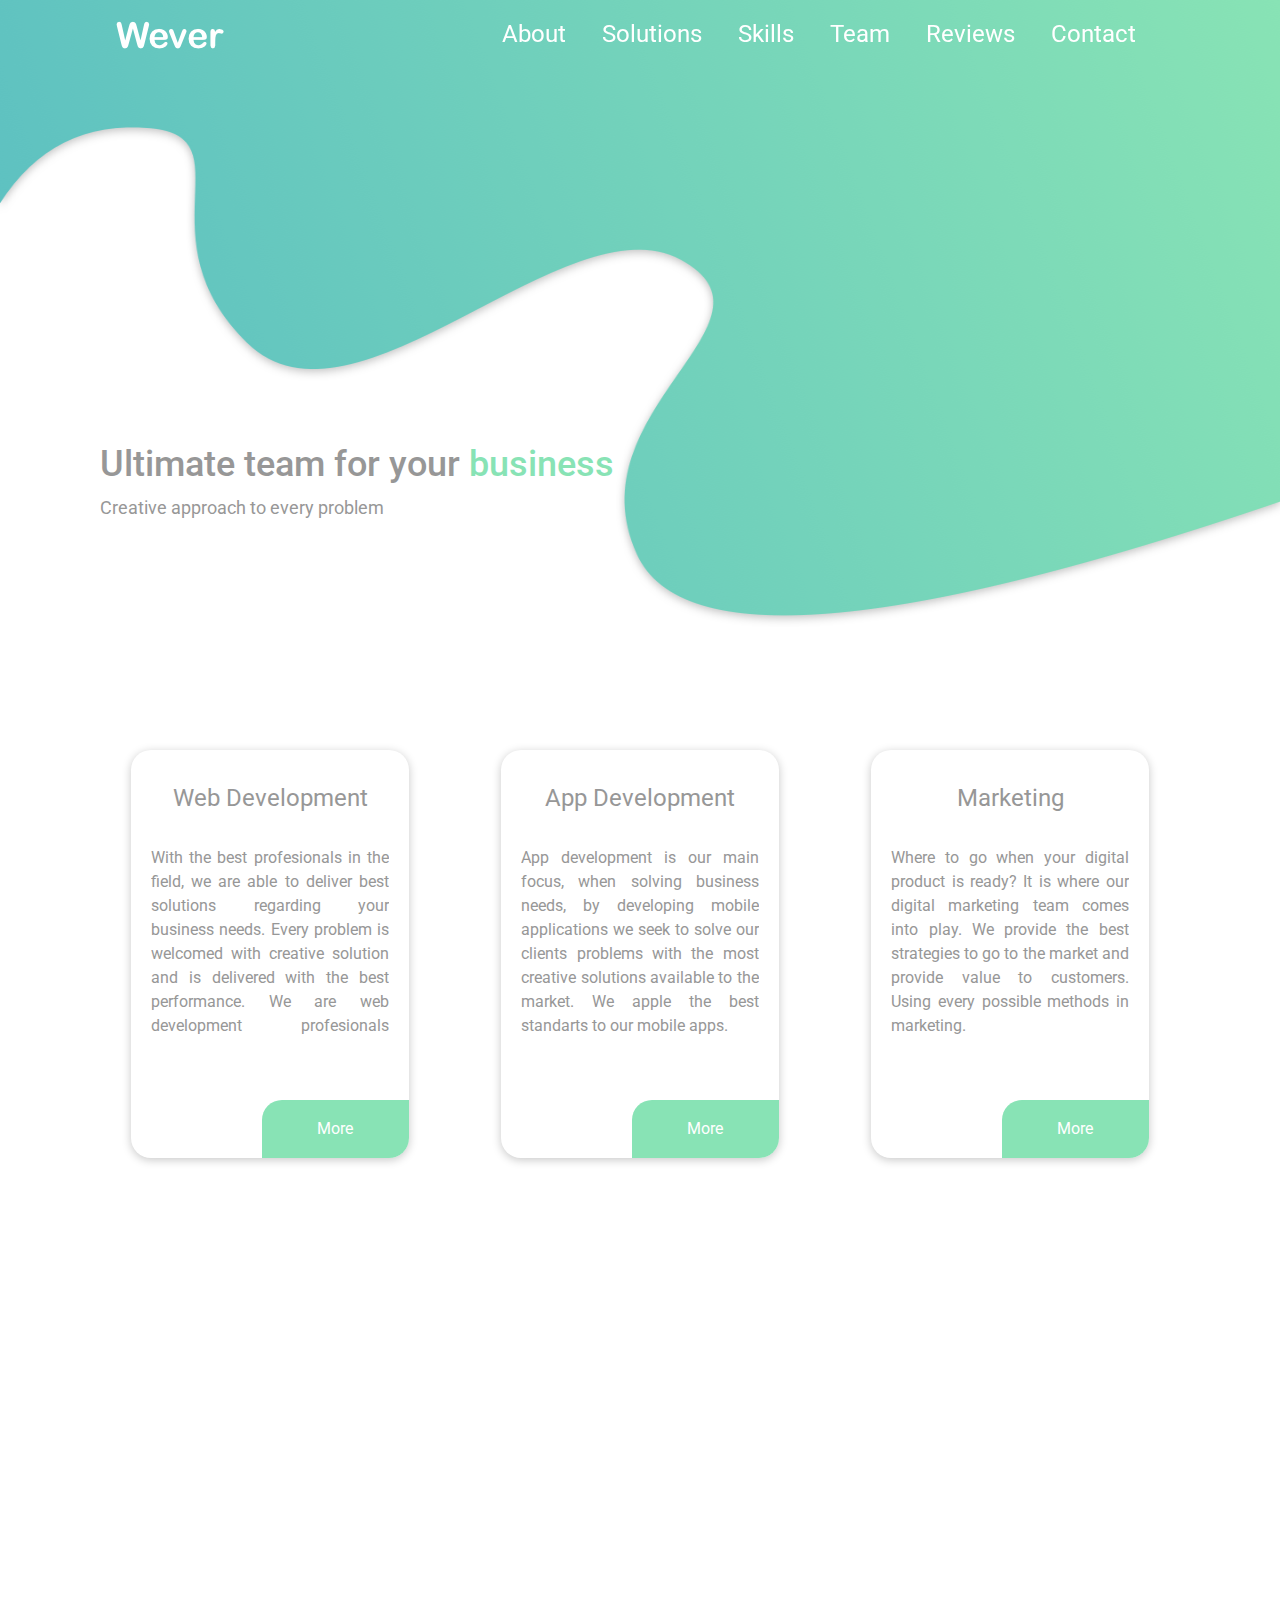
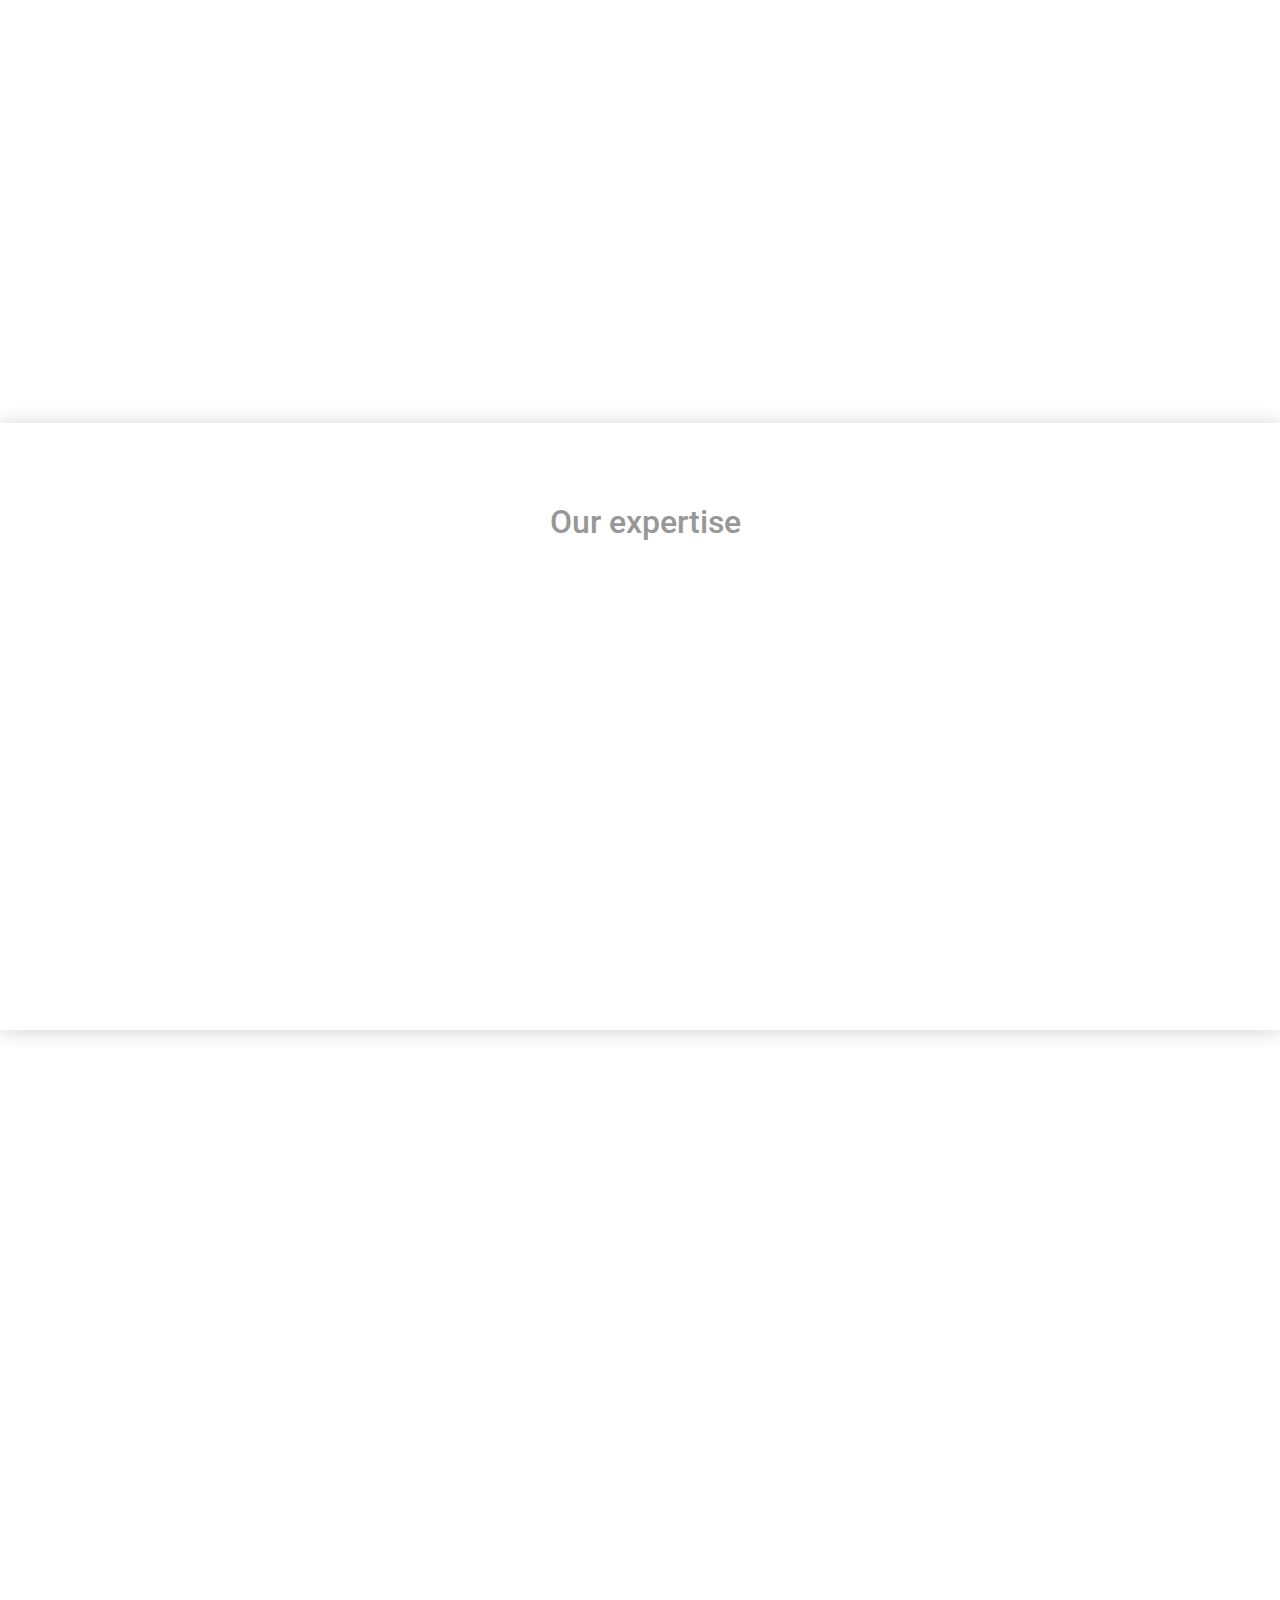
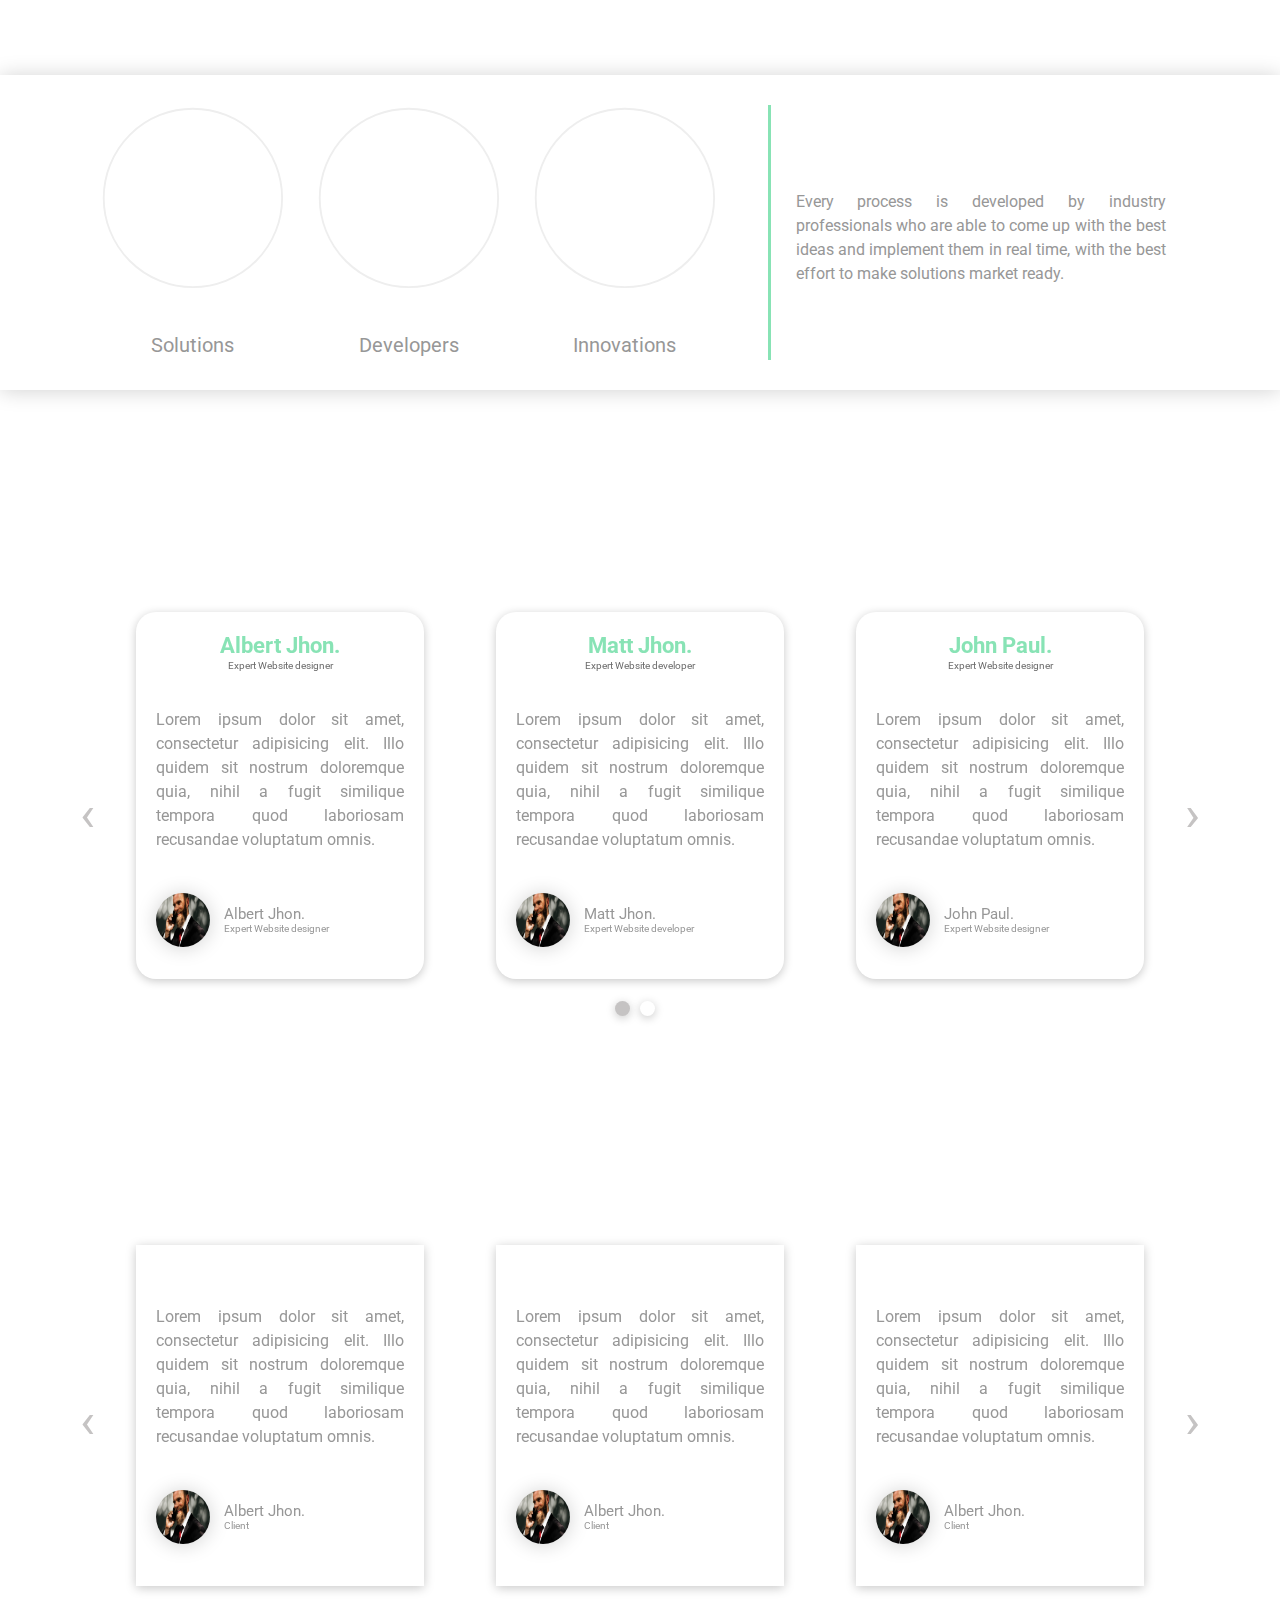
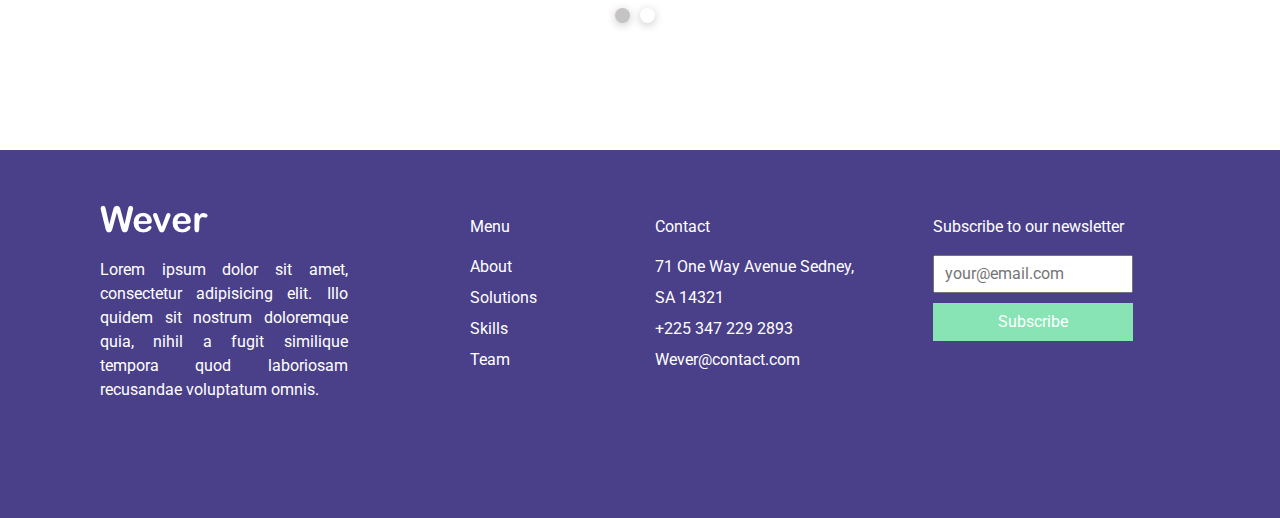
==== commit aeea8f1b: "changes in colors etc" ====
--- a/Xalloo/Green/index.html
+++ b/Xalloo/Green/index.html
@@ -1,8 +1,9 @@
 <!DOCTYPE html>
+<html lang="en">
   <head>
     <meta charset="utf-8">
     <meta http-equiv="X-UA-Compatible" content="IE=edge">
-    <title>Theme</title>
+    <title>Xalloo - Modern Business Landing Page</title>
     <meta name="description" content="">
     <meta name="viewport" content="width=device-width, initial-scale=1">
     <link rel="stylesheet" href="css/normalize.css">
@@ -23,339 +24,327 @@
     </div>
     
     <div id="top" class="page-content">
-    <nav class="navbar navbar-expand-lg navbar-light fixed-top">
-      <div class="container-fluid container--custom">
-        <a class="navbar-brand" href="#top">
-          <img src="img/logo.png" alt="Logo">
-        </a>
-        <button class="navbar-toggler toggler-clr" type="button" data-toggle="collapse" data-target="#navbarSupportedContent" aria-controls="navbarSupportedContent" aria-expanded="false" aria-label="Toggle navigation">
-          <span class="navbar-toggler-icon"></span>
-        </button>
-
-        <div class="collapse navbar-collapse" id="navbarSupportedContent">
-          <ul class="navbar-nav ml-auto">
-            <li class="nav-item active">
-              <a class="nav-link" href="#about">About</a>
-            </li>
-            <li class="nav-item">
-              <a class="nav-link" href="#progress">Solutions</a>
-            </li>
-            <li class="nav-item">
-              <a class="nav-link" href="#skills">Skills</a>
-            </li>
-            <li class="nav-item active">
-              <a class="nav-link" href="#team">Team</a>
-            </li>
-            <li class="nav-item">
-              <a class="nav-link" href="#review">Reviews</a>
-            </li>
-            <li class="nav-item">
-              <a class="nav-link" href="#foot">Contact</a>
-            </li>
-          </ul>
+    
+      <!-- Navigation -->
+      <nav class="navbar navbar-expand-lg navbar-light fixed-top">
+        <div class="container-fluid container--custom">
+          <a class="navbar-brand" href="#top">
+            <img src="img/logo.png" alt="Logo">
+          </a>
+          <button class="navbar-toggler toggler-clr" type="button" data-toggle="collapse" data-target="#navbarSupportedContent" aria-controls="navbarSupportedContent" aria-expanded="false" aria-label="Toggle navigation">
+            <span class="navbar-toggler-icon"></span>
+          </button>
+
+          <div class="collapse navbar-collapse" id="navbarSupportedContent">
+            <ul class="navbar-nav ml-auto">
+              <li class="nav-item active">
+                <a class="nav-link" href="#about">About</a>
+              </li>
+              <li class="nav-item">
+                <a class="nav-link" href="#progress">Solutions</a>
+              </li>
+              <li class="nav-item">
+                <a class="nav-link" href="#skills">Skills</a>
+              </li>
+              <li class="nav-item active">
+                <a class="nav-link" href="#team">Team</a>
+              </li>
+              <li class="nav-item">
+                <a class="nav-link" href="#review">Reviews</a>
+              </li>
+              <li class="nav-item">
+                <a class="nav-link" href="#foot">Contact</a>
+              </li>
+            </ul>
+          </div>
+        </div>
+      </nav>
+      <!-- end of Navigation -->
+
+      <!-- Page Header -->
+      <header class="header">
+        <div class="container-fluid container--custom">
+          <div class="header__main">
+            <h1>Ultimate team for your <span class="color--main">business</span></h1>
+            <p>Creative approach to every problem</p>
+          </div>
+        </div>
+        <img class="header__path" src="img/header-bg.png" alt="Header color design image">
+      </header><!-- End of Page Header -->
+
+      <!-- Feature services element -->
+      <div id="main-services" class="feature-services">
+        <div class="container-fluid container--custom">
+          <div class="row justify-content-around">
+
+            <!-- First item of main features row -->
+            <div class="col-lg-3 boxes-col col--no-pading">
+              <div class="feature-services__box text-center">
+                <div class="feature-services__header">
+                  <i class="far fa-window-restore feature-services__icon color--main"></i>
+                  <p class="feature-services__title">Web Development</p>
+                </div>
+                <div class="feature-services__content text-justify">
+                  <p class="scrollable-box">With the best profesionals in the field, we are able to deliver best solutions regarding your business needs. Every problem is welcomed with creative solution and is delivered with the best performance. We are web development profesionals delivering best solutions.</p>
+                </div>
+                <a href="#skills">
+                  <div class="feature-services__button bg--main">
+                    More
+                  </div>
+                </a>
+              </div>
+            </div><!-- End of First item of main features row -->
+
+            <!-- Second item of main features row -->
+            <div class="col-lg-3 boxes-col col--no-pading">
+              <div class="feature-services__box text-center">
+                <div class="feature-services__header">
+                  <i class="fas fa-mobile-alt feature-services__icon color--main"></i>
+                  <p class="feature-services__title">App Development</p>
+                </div>
+                <div class="feature-services__content text-justify">
+                  <p class="scrollable-box">App development is our main focus, when solving business needs, by developing mobile applications we seek to solve our clients problems with the most creative solutions available to the market. We apple the best standarts to our mobile apps.</p>
+                </div>
+                <a href="#skills">
+                  <div class="feature-services__button bg--main">
+                    More
+                  </div>
+                </a>
+              </div>
+            </div><!-- End of Second item of main features row -->
+            
+            <!-- Third item of main features row -->
+            <div class="col-lg-3 boxes-col col--no-pading">
+              <div class="feature-services__box text-center">
+                <div class="feature-services__header">
+                  <i class="far fa-newspaper feature-services__icon color--main"></i>
+                  <p class="feature-services__title">Marketing</p>
+                </div>
+                <div class="feature-services__content text-justify">
+                  <p class="scrollable-box">Where to go when your digital product is ready? It is where our digital marketing team comes into play. We provide the best strategies to go to the market and provide value to customers. Using every possible methods in marketing.</p>
+                </div>
+                <a href="#skills">
+                  <div class="feature-services__button bg--main">
+                    More
+                  </div>
+                </a>
+              </div>
+            </div>
+          </div><!-- End of Third item of main features row -->
+
         </div>
       </div>
-    </nav>
-
-    <!-- Page Header -->
-    <header class="header">
-      <div class="container-fluid container--custom">
-        <!--<div class="logo-head__box">
-          <img src="img/logo.png" alt="Logo">
-        </div>-->
-        <div class="header__menu">
-          <!--<nav class="menu">
-            <input type="checkbox" href="#" class="menu-open" name="menu-open" id="menu-open" />
-            <label class="menu-open-button" for="menu-open">
-              <span class="lines line-1"></span>
-              <span class="lines line-2"></span>
-              <span class="lines line-3"></span>
-            </label>
-            main-services
-            about
-            progress
-            skills
-            team
-            review
-            <a href="#main-services" class="menu-item"> <i class="fas fa-code"></i></a>
-            <a href="#about" class="menu-item green"> <i class="fas fa-building"></i> </a>
-            <a href="#progress" class="menu-item red"> <i class="fas fa-chart-pie"></i> </a>
-            <a href="#skills" class="menu-item purple"> <i class="fas fa-file-contract"></i> </a>
-            <a href="#team" class="menu-item orange"> <i class="fas fa-users"></i> </a>
-            <a href="#review" class="menu-item lightblue"> <i class="fas fa-comments"></i> </a>
-          </nav>-->
-        </div>
-        <div class="header__main">
-          <h1>Ultimate team for your <span class="color--main">business</span></h1>
-          <p>Creative approach to every problem</p>
+      <!-- End of feature services element -->
+      
+      <!-- Video Section with text -->
+      <section id="about" class="video-box">
+        <div class="container-fluid container--custom container--md-p video-box__container">
+          <div class="row">
+
+            <!-- Text column -->
+            <div class="col-md-5 video-box__col" data-aos="fade-in" data-aos-once="true">
+              <h2 class="video-box__heading">We are digital</h2>
+              <p class="text-justify">Our expertise is in the digital products and we always strive to achieve the most out of our products. We take as small as a single idea and turn it into the operating business, by designing, developing and marketing the product. The biggest challange is to make it a sustainable business, that can scal. This is where our professionals comes into play.</p>
+              <a class="btn-large bg--main link--no-style float-left float-md-right" href="#skills">More Details</a>
+            </div>
+            <!-- End of Text column -->
+
+            <!-- Video column -->
+            <div class="col-md-5 offset-md-2 video-box__col box__col--relative-sm" data-aos="fade-in" data-aos-delay="400" data-aos-once="true">
+              <div class="video-box__video">
+                <iframe src="https://www.youtube.com/embed/sByzHoiYFX0"  allow="autoplay; encrypted-media" allowfullscreen></iframe>
+              </div>
+              <img class="video-box__oval oval--sm" src="img/color-oval.svg" alt="Colorful Oval">
+            </div>
+            <!-- End of Video column -->
+
+            <img class="video-box__oval oval--md" src="img/color-oval.svg" alt="Colorful Oval" data-aos="fade-in" data-aos-once="true" data-aos-duration="1300">
+          </div>
+        </div>
+      </section>
+      <!-- End of Video Section with text -->
+
+      <!-- Expertise section -->
+      <section id="progress" class="progress-box">
+        <div class="container-fluid container--custom">
+          <div class="row">
+            <div class="col-12 text-center">
+              <h2 class="progress-box__heading"><i class="fas fa-chart-pie color--main"></i> <span>Our expertise</span></h2>
+            </div>
+          </div>
+          <div class="row justify-content-around" data-aos="fade-in" data-aos-duration="1500" data-aos-once="true">
+
+            <div class="col-md-3">
+              <div class="progress-box__item text-center">
+                <div class="progress-box__svg-header">
+                  <img class="progress-box__progress" src="img/progress-red.svg" alt="Progress Bar">
+                </div>
+                <h3>Progressive Web Apps</h3>
+                <p class="text-justify">With cutting edge web APIs our team is able to come up with the ideal solutions to fit the web app market and provide the best solutions and mobile experiences to the web apps.</p>
+              </div>
+            </div>
+
+            <div class="col-md-3">
+              <div class="progress-box__item text-center">
+                <div class="progress-box__svg-header">
+                  <img class="progress-box__progress" src="img/progress-blue.svg" alt="Progress Bar">
+                </div>
+                <h3>Serverless Apps</h3>
+                <p class="text-justify">We are able to architect the solutions, that doesn't require the server setup and server side coding practices. With newest technologies, we are able to build the serverless applications.</p>
+              </div>
+            </div>
+
+            <div class="col-md-3">
+              <div class="progress-box__item text-center">
+                <div class="progress-box__svg-header">
+                  <img class="progress-box__progress" src="img/progress-pink.svg" alt="Progress Bar">
+                </div>
+                <h3>Single Page Apps</h3>
+                <p class="text-justify">The web need to be faster than ever and with single page applications architecture, we are able to deliver the solutions, that are scalable, fast and reliable.</p>
+              </div>
+            </div>
+
+          </div>
+        </div>
+      </section>
+      <!-- end of Expertise section -->
+
+      <!-- Services multiple section -->
+      <section id="skills" class="multi-services">
+        <div class="container-fluid container--custom">
+          <div class="row justify-content-around" data-aos="fade-in" data-aos-duration="1500" data-aos-once="true">
+
+            <!-- Services multiple section item -->
+            <div class="col-md-3">
+              <div class="multi-services__item text-center">
+                <div class="multi-services__ico-header">
+                  <i class="far fa-calendar-alt color--main"></i>
+                </div>
+                <h3>Punctuality</h3>
+                <p class="text-justify">As the industry professionals we always seek for the best delivery of our products, that could be delivered on time and be as effective as possible. Our team is always ready for new challenges.</p>
+              </div>
+            </div>
+            <!-- end of Services multiple section item -->
+
+            <!-- Services multiple section item -->
+            <div class="col-md-3">
+              <div class="multi-services__item text-center">
+                <div class="multi-services__ico-header">
+                  <i class="fas fa-rocket color--main"></i>
+                </div>
+                <h3>Innovation</h3>
+                <p class="text-justify">As we build our products, we strive for the innovation and best performance. Therefore we make our products as innovative as possible. Our team puts the best effort into making products.</p>
+              </div>
+            </div>
+            <!-- end of Services multiple section item -->
+
+            <!-- Services multiple section item -->
+            <div class="col-md-3">
+              <div class="multi-services__item text-center">
+                <div class="multi-services__ico-header">
+                  <i class="far fa-chart-bar color--main"></i>
+                </div>
+                <h3>Best Conversion</h3>
+                <p class="text-justify">With our products we are able to make best monetization possible and to achieve the best rezults, therefor, with the best talent available, we are able to deliver top-notch products.</p>
+              </div>
+            </div>
+            <!-- end of Services multiple section item -->
+
+          </div>
+
+          <div class="row justify-content-around mt-5" data-aos="fade-in" data-aos-duration="1500" data-aos-once="true">
+
+            <!-- Services multiple section item -->
+            <div class="col-md-3">
+              <div class="multi-services__item text-center">
+                <div class="multi-services__ico-header">
+                  <i class="fas fa-sitemap color--main"></i>
+                </div>
+                <h3>Architecture</h3>
+                <p class="text-justify">Architecting the best solutions are the daily tasks of our team. With the best performance architecture, we are able to come up with the best products available in the market.</p>
+              </div>
+            </div>
+            <!-- end of Services multiple section item -->
+
+            <!-- Services multiple section item -->
+            <div class="col-md-3">
+              <div class="multi-services__item text-center">
+                <div class="multi-services__ico-header">
+                  <i class="fas fa-bullhorn color--main"></i>
+                </div>
+                <h3>Scalability</h3>
+                <p class="text-justify">We build scalable solutions. This is out best practice and this is what we do.  Our team is able to come up with best scalable system in the process of developing new products.</p>
+              </div>
+            </div>
+            <!-- end of Services multiple section item -->
+
+            <!-- Services multiple section item -->
+            <div class="col-md-3">
+              <div class="multi-services__item text-center">
+                <div class="multi-services__ico-header">
+                  <i class="fab fa-searchengin color--main"></i>
+                </div>
+                <h3>Research</h3>
+                <p class="text-justify">Before every development phase, we are putting best effort into delivering the best suitable products and researching the market before the implementation of any processes.</p>
+              </div>
+            </div>
+            <!-- end of Services multiple section item -->
+
+          </div>
+        </div>
+      </section>
+
+      <!-- Circle progress section -->
+      <div class="circle-progress">
+        <div class="container-fluid container--custom container--md-p">
+          <div class="row justify-content-between">
+            <div class="col-md-7">
+              <div class="row">
+
+                <!-- Circle Progress Bar Item -->
+                <div class="col-md-4 text-center">
+                  <div id="progress-circle1" class="progress-circle"></div>
+                  <span class="circle-progress__note">Solutions</span>
+                </div>
+                <!-- end of Circle Progress Bar Item -->
+
+                <!-- Circle Progress Bar Item -->
+                <div class="col-md-4 text-center">
+                  <div id="progress-circle2" class="progress-circle"></div>
+                  <span class="circle-progress__note">Developers</span>
+                </div>
+                <!-- end of Circle Progress Bar Item -->
+
+                <!-- Circle Progress Bar Item -->
+                <div class="col-md-4 text-center">
+                  <div id="progress-circle3" class="progress-circle"></div>
+                  <span class="circle-progress__note">Innovations</span>
+                </div>
+                <!-- end of Circle Progress Bar Item -->
+
+              </div>
+            </div>
+
+            <div class="col-md-5 position-relative text-center text-md-left">
+              <div class="circle-progress__liner"></div>
+              <p class="circle-progress__text">Every process is developed by industry professionals who are able to come up with the best ideas and implement them in real time, with the best effort to make solutions market ready.</p>
+            </div>
+
+          </div>
         </div>
       </div>
-      <img class="header__path" src="img/header-bg.png" alt="Header color Path">
-    </header><!-- End of Page Header -->
-
-    <!-- Feature services element -->
-    <section id="main-services" class="feature-services">
-      <div class="container-fluid container--custom">
-        <!-- Start of main features row -->
-        <div class="row justify-content-around">
-
-          <!-- First item of main features row -->
-          <div class="col-lg-3 boxes-col col--no-pading">
-            <div class="feature-services__box text-center">
-
-              <div class="feature-services__header">
-                <i class="far fa-window-restore feature-services__icon color--main"></i>
-                <p class="feature-services__title">Web Development</p>
-              </div>
-
-              <div class="feature-services__content text-justify">
-                <p class="scrollable-box">With the best profesionals in the field, we are able to deliver best solutions regarding your business needs. Every problem is welcomed with creative solution and is delivered with the best performance. We are web development profesionals delivering best solutions.</p>
-              </div>
-
-              <div class="feature-services__button bg--main">
-                More
-              </div>
-
-            </div>
-          </div><!-- End of First item of main features row -->
-
-          <!-- Second item of main features row -->
-          <div class="col-lg-3 boxes-col col--no-pading">
-            <div class="feature-services__box text-center">
-
-              <div class="feature-services__header">
-                <i class="fas fa-mobile-alt feature-services__icon color--main"></i>
-                <p class="feature-services__title">App Development</p>
-              </div>
-
-              <div class="feature-services__content text-justify">
-                <p class="scrollable-box">App development is our main focus, when solving business needs, by developing mobile applications we seek to solve our clients problems with the most creative solutions available to the market. We apple the best standarts to our mobile apps.</p>
-              </div>
-
-              <div class="feature-services__button bg--main">
-                More
-              </div>
-
-            </div>
-          </div><!-- End of Second item of main features row -->
-          
-          <!-- Third item of main features row -->
-          <div class="col-lg-3 boxes-col col--no-pading">
-            <div class="feature-services__box text-center">
-
-              <div class="feature-services__header">
-                <i class="far fa-newspaper feature-services__icon color--main"></i>
-                <p class="feature-services__title">Marketing</p>
-              </div>
-
-              <div class="feature-services__content text-justify">
-                <p class="scrollable-box">Where to go when your digital product is ready? It is where our digital marketing team comes into play. We provide the best strategies to go to the market and provide value to customers. Using every possible methods in marketing.</p>
-              </div>
-
-              <div class="feature-services__button bg--main">
-                More
-              </div>
-
-            </div>
-          </div>
-        </div><!-- End of Third item of main features row -->
-
-      </div>
-    </section><!-- End of feature services element -->
-    
-    <!-- Video Section with text -->
-    <section id="about" class="video-box">
-      <div class="container-fluid container--custom container--md-p video-box__container">
-        <div class="row">
-
-          <!-- Text column -->
-          <div class="col-md-5 video-box__col" data-aos="fade-in" data-aos-once="true">
-            <h2 class="video-box__heading">We are digital</h2>
-            <p class="text-justify">Our expertise is in the digital products and we always strive to achieve the most out of our products. We take as small as a single idea and turn it into the operating business, by designing, developing and marketing the product. The biggest challange is to make it a sustainable business, that can scal. This is where our professionals comes into play.</p>
-            <a class="btn-large bg--main link--no-style float-left float-md-right" href="#">More Details</a>
-          </div><!-- End of Text column -->
-
-          <!-- Video column -->
-          <div class="col-md-5 offset-md-2 video-box__col box__col--relative-sm" data-aos="fade-in" data-aos-delay="400" data-aos-once="true">
-            <div class="video-box__video">
-              <iframe src="https://www.youtube.com/embed/sByzHoiYFX0" frameborder="0" allow="autoplay; encrypted-media" allowfullscreen></iframe>
-            </div>
-            <img class="video-box__oval oval--sm" src="img/color-oval.svg" alt="Colorful Oval">
-          </div><!-- End of Video column -->
-
-          <img class="video-box__oval oval--md" src="img/color-oval.svg" alt="Colorful Oval" data-aos="fade-in" data-aos-once="true" data-aos-duration="1300">
-
-        </div>
-      </div>
-    </section><!-- End of Video Section with text -->
-
-    <!-- Progress section -->
-    <section id="progress" class="progress-box">
-      <div class="container-fluid container--custom">
-        
-        <div class="row">
-          <div class="col-12 text-center">
-            <h2 class="progress-box__heading"><i class="fas fa-chart-pie color--main"></i> <span>Our expertise</span></h2>
-          </div>
-        </div>
-
-        <div class="row justify-content-around" data-aos="fade-in" data-aos-duration="1500" data-aos-once="true">
-
-          <div class="col-md-3">
-            <div class="progress-box__item text-center">
-              <div class="progress-box__svg-header">
-                <img class="progress-box__progress" src="img/progress-red.svg" alt="Progress Bar">
-              </div>
-              <h3>Progressive Web Apps</h3>
-              <p class="text-justify">With cutting edge web APIs our team is able to come up with the ideal solutions to fit the web app market and provide the best solutions and mobile experiences to the web apps.</p>
-            </div>
-          </div>
-
-          <div class="col-md-3">
-            <div class="progress-box__item text-center">
-              <div class="progress-box__svg-header">
-                <img class="progress-box__progress" src="img/progress-blue.svg" alt="Progress Bar">
-              </div>
-              <h3>Serverless Apps</h3>
-              <p class="text-justify">We are able to architect the solutions, that doesn't require the server setup and server side coding practices. With newest technologies, we are able to build the serverless applications.</p>
-            </div>
-          </div>
-
-          <div class="col-md-3">
-            <div class="progress-box__item text-center">
-              <div class="progress-box__svg-header">
-                <img class="progress-box__progress" src="img/progress-pink.svg" alt="Progress Bar">
-              </div>
-              <h3>Single Page Apps</h3>
-              <p class="text-justify">The web need to be faster than ever and with single page applications architecture, we are able to deliver the solutions, that are scalable, fast and reliable.</p>
-            </div>
-          </div>
-        </div>
-      </div>
-    </section>
-
-    <!-- Services multiple section -->
-    <section id="skills" class="multi-services">
-      <div class="container-fluid container--custom">
-
-        <div class="row justify-content-around" data-aos="fade-in" data-aos-duration="1500" data-aos-once="true">
-
-          <!-- Services multiple section item -->
-          <div class="col-md-3">
-            <div class="multi-services__item text-center">
-              <div class="multi-services__ico-header">
-                <i class="far fa-calendar-alt color--main"></i>
-              </div>
-              <h3>Punctuality</h3>
-              <p class="text-justify">As the industry professionals we always seek for the best delivery of our products, that could be delivered on time and be as effective as possible. Our team is always ready for new challenges.</p>
-            </div>
-          </div><!-- end of Services multiple section item -->
-
-          <!-- Services multiple section item -->
-          <div class="col-md-3">
-            <div class="multi-services__item text-center">
-              <div class="multi-services__ico-header">
-                <i class="fas fa-rocket color--main"></i>
-              </div>
-              <h3>Innovation</h3>
-              <p class="text-justify">As we build our products, we strive for the innovation and best performance. Therefore we make our products as innovative as possible. Our team puts the best effort into making products.</p>
-            </div>
-          </div><!-- end of Services multiple section item -->
-
-          <!-- Services multiple section item -->
-          <div class="col-md-3">
-            <div class="multi-services__item text-center">
-              <div class="multi-services__ico-header">
-                <i class="far fa-chart-bar color--main"></i>
-              </div>
-              <h3>Best Conversion</h3>
-              <p class="text-justify">With our products we are able to make best monetization possible and to achieve the best rezults, therefor, with the best talent available, we are able to deliver top-notch products.</p>
-            </div>
-          </div><!-- end of Services multiple section item -->
-
-        </div>
-
-        <div class="row justify-content-around mt-5" data-aos="fade-in" data-aos-duration="1500" data-aos-once="true">
-
-          <!-- Services multiple section item -->
-          <div class="col-md-3">
-            <div class="multi-services__item text-center">
-              <div class="multi-services__ico-header">
-                <i class="fas fa-sitemap color--main"></i>
-              </div>
-              <h3>Architecture</h3>
-              <p class="text-justify">Architecting the best solutions are the daily tasks of our team. With the best performance architecture, we are able to come up with the best products available in the market.</p>
-            </div>
-          </div><!-- end of Services multiple section item -->
-
-          <!-- Services multiple section item -->
-          <div class="col-md-3">
-            <div class="multi-services__item text-center">
-              <div class="multi-services__ico-header">
-                <i class="fas fa-bullhorn color--main"></i>
-              </div>
-              <h3>Scalability</h3>
-              <p class="text-justify">We build scalable solutions. This is out best practice and this is what we do.  Our team is able to come up with best scalable system in the process of developing new products.</p>
-            </div>
-          </div><!-- end of Services multiple section item -->
-
-          <!-- Services multiple section item -->
-          <div class="col-md-3">
-            <div class="multi-services__item text-center">
-              <div class="multi-services__ico-header">
-                <i class="fab fa-searchengin color--main"></i>
-              </div>
-              <h3>Research</h3>
-              <p class="text-justify">Before every development phase, we are putting best effort into delivering the best suitable products and researching the market before the implementation of any processes.</p>
-            </div>
-          </div><!-- end of Services multiple section item -->
-
-        </div>
-
-      </div>
-    </section>
-
-    <!-- Circle progress section -->
-    <section class="circle-progress">
-      <div class="container-fluid container--custom container--md-p">
-        <div class="row justify-content-between">
-          <div class="col-md-7">
-            <div class="row">
-              <div class="col-md-4 text-center">
-                <div id="progress-circle1" class="progress-circle"></div>
-                <span class="circle-progress__note">Solutions</span>
-              </div>
-              <div class="col-md-4 text-center">
-                <div id="progress-circle2" class="progress-circle"></div>
-                <span class="circle-progress__note">Developers</span>
-              </div>
-              <div class="col-md-4 text-center">
-                <div id="progress-circle3" class="progress-circle"></div>
-                <span class="circle-progress__note">Innovations</span>
-              </div>
-            </div>
-          </div>
-          <div class="col-md-5 position-relative text-center text-md-left">
-            <div class="circle-progress__liner"></div>
-            <p class="circle-progress__text">Every process is developed by industry professionals who are able to come up with the best ideas and implement them in real time, with the best effort to make solutions market ready.</p>
-          </div>
-        </div>
-      </div>
-    </section>
-
-    <!-- Team & Review Carousel Section -->
-    <section id="team" class="carousels">
-      <div class="container-fluid container--custom carousels-container">
-
-        <div class="row carousels__heading">
-          <div class="col-12 text-center">
-            <h2>Our Team</h2>
-          </div>
-        </div>
-
-        <div class="row justify-content-around owl-carousel">
-
-          
+
+      <!-- Team & Review Carousel Section -->
+      <section id="team" class="carousels">
+        <div class="container-fluid container--custom carousels-container">
+          <div class="row carousels__heading">
+            <div class="col-12 text-center">
+              <h2>Our Team</h2>
+            </div>
+          </div>
+          <div class="row justify-content-around owl-carousel">
+
+            <!-- Team item -->
             <div class="carousels-team__box">
               <div class="carousels-team__header text-center color--main">
                 <p>Albert Jhon.</p>
@@ -366,7 +355,7 @@
               </div>
               <div class="carousels-team__footer">
                 <div class="carousels-team__img">
-                  <img src="img/team-member.jpg" alt="">
+                  <img src="img/team-member.jpg" alt="Team member">
                 </div>
                 <div class="carousels-team__fcontent">
                   <p>Albert Jhon.</p>
@@ -379,9 +368,9 @@
                 </div>
               </div>
             </div>
-          
-
-          
+            <!-- end of Team item -->
+
+            <!-- Team item -->
             <div class="carousels-team__box">
               <div class="carousels-team__header text-center color--main">
                 <p>Matt Jhon.</p>
@@ -392,7 +381,7 @@
               </div>
               <div class="carousels-team__footer">
                 <div class="carousels-team__img">
-                  <img src="img/team-member.jpg" alt="">
+                  <img src="img/team-member.jpg" alt="Team member">
                 </div>
                 <div class="carousels-team__fcontent">
                   <p>Matt Jhon.</p>
@@ -405,9 +394,9 @@
                 </div>
               </div>
             </div>
-          
-
-          
+            <!-- end of Team item -->
+
+            <!-- Team item -->
             <div class="carousels-team__box">
               <div class="carousels-team__header text-center color--main">
                 <p>John Paul.</p>
@@ -418,7 +407,7 @@
               </div>
               <div class="carousels-team__footer">
                 <div class="carousels-team__img">
-                  <img src="img/team-member.jpg" alt="">
+                  <img src="img/team-member.jpg" alt="Team member">
                 </div>
                 <div class="carousels-team__fcontent">
                   <p>John Paul.</p>
@@ -431,7 +420,9 @@
                 </div>
               </div>
             </div>
-
+            <!-- end of Team item -->
+
+            <!-- Team item -->
             <div class="carousels-team__box">
               <div class="carousels-team__header text-center color--main">
                 <p>Adam Jhon.</p>
@@ -442,7 +433,7 @@
               </div>
               <div class="carousels-team__footer">
                 <div class="carousels-team__img">
-                  <img src="img/team-member.jpg" alt="">
+                  <img src="img/team-member.jpg" alt="Team member">
                 </div>
                 <div class="carousels-team__fcontent">
                   <p>Adam Jhon.</p>
@@ -455,19 +446,19 @@
                 </div>
               </div>
             </div>
-          
-
-        </div>
-
-        <div id="review" class="row carousels__heading">
-          <div class="col-12 text-center">
-            <h2>Clients reviews</h2>
-          </div>
-        </div>
-
-        <div class="row justify-content-around owl-carousel reviews-margin-b">
-
-          
+            <!-- end of Team item -->
+
+          </div>
+
+          <div id="review" class="row carousels__heading">
+            <div class="col-12 text-center">
+              <h2>Clients reviews</h2>
+            </div>
+          </div>
+
+          <div class="row justify-content-around owl-carousel reviews-margin-b">
+
+            <!-- Review Item -->
             <div class="carousels-review__box">
               <div class="carousels-review__header text-center">
                 <i class="fas fa-star"></i>
@@ -481,7 +472,7 @@
               </div>
               <div class="carousels-review__footer">
                 <div class="carousels-review__img">
-                  <img src="img/team-member.jpg" alt="">
+                  <img src="img/team-member.jpg" alt="Team member">
                 </div>
                 <div class="carousels-review__fcontent">
                   <p>Albert Jhon.</p>
@@ -494,9 +485,9 @@
                 </div>
               </div>
             </div>
-          
-
-          
+            <!-- end of Review Item -->
+
+            <!-- Review Item -->
             <div class="carousels-review__box">
               <div class="carousels-review__header text-center">
                 <i class="fas fa-star"></i>
@@ -510,7 +501,7 @@
               </div>
               <div class="carousels-review__footer">
                 <div class="carousels-review__img">
-                  <img src="img/team-member.jpg" alt="">
+                  <img src="img/team-member.jpg" alt="Team member">
                 </div>
                 <div class="carousels-review__fcontent">
                   <p>Albert Jhon.</p>
@@ -523,9 +514,9 @@
                 </div>
               </div>
             </div>
-          
-
-          
+            <!-- end of Review Item -->
+
+            <!-- Review Item -->
             <div class="carousels-review__box">
               <div class="carousels-review__header text-center">
                 <i class="fas fa-star"></i>
@@ -539,7 +530,7 @@
               </div>
               <div class="carousels-review__footer">
                 <div class="carousels-review__img">
-                  <img src="img/team-member.jpg" alt="">
+                  <img src="img/team-member.jpg" alt="Team member">
                 </div>
                 <div class="carousels-review__fcontent">
                   <p>Albert Jhon.</p>
@@ -552,7 +543,9 @@
                 </div>
               </div>
             </div>
+            <!-- end of Review Item -->
           
+            <!-- Review Item -->
             <div class="carousels-review__box">
               <div class="carousels-review__header text-center">
                 <i class="fas fa-star"></i>
@@ -566,7 +559,7 @@
               </div>
               <div class="carousels-review__footer">
                 <div class="carousels-review__img">
-                  <img src="img/team-member.jpg" alt="">
+                  <img src="img/team-member.jpg" alt="Team member">
                 </div>
                 <div class="carousels-review__fcontent">
                   <p>Albert Jhon.</p>
@@ -579,67 +572,72 @@
                 </div>
               </div>
             </div>
-
-        </div>
-
-        <img class="carousels__oval" src="img/review-oval.svg" data-aos="fade-in" data-aos-once="true" data-aos-duration="1300">
-      </div>
-    </section>
-
-    <a>
-      <div id="to-top" class="to-top">
-          <i class="fas fa-arrow-up"></i>
-      </div>
-    </a>
-
-    <footer id="foot">
-      <div class="container-fluid container--custom">
-        <div class="row">
-
-          <div class="col-md-3">
-            <div class="footer__logo">
-              <img src="img/logo.png" alt="logo">
-            </div>
-            <p class="text-justify">
-              Lorem ipsum dolor sit amet, consectetur adipisicing elit. Illo quidem sit nostrum doloremque quia, nihil a fugit similique tempora quod laboriosam recusandae voluptatum omnis.
-            </p>
-            <div class="footer__social">
-              <a href="#"><i class="fab fa-linkedin"></i></a>
-              <a href="#"><i class="fab fa-facebook-square"></i></a>
-              <a href="#"><i class="fab fa-twitter-square"></i></a>
-            </div>
-          </div>
-
-          <div class="col-md-2 offset-md-1 footer__col">
-            <p>Menu</p>
-            <ul class="list-unstyled">
-              <li><a href="#about">About</a></li>
-              <li><a href="#progress">Solutions</a></li>
-              <li><a href="#skills">Skills</a></li>
-              <li><a href="#team">Team</a></li>
-            </ul>
-          </div>
-
-          <div class="col-md-3 footer__col">
-            <p>Contact</p>
-            <ul class="list-unstyled">
-              <li>71 One Way Avenue Sedney, </li>
-              <li>SA 14321</li>
-              <li>+225 347 229 2893</li>
-              <li>Wever@contact.com</li>
-            </ul>
-          </div>
-
-          <div class="col-md-3 footer__col">
-            <p>Subscribe to our newsletter</p>
-            <input class="footer__email" type="email" placeholder="your@email.com">
-            <button class="footer__btn">Subscribe</button>
-          </div>
-
-        </div>
-      </div>
-    </footer>
+            <!-- end of Review Item -->
+
+          </div>
+          <img class="carousels__oval" src="img/review-oval.svg" alt="Design oval" data-aos="fade-in" data-aos-once="true" data-aos-duration="1300">
+        </div>
+      </section>
+
+      <a>
+        <div id="to-top" class="to-top">
+            <i class="fas fa-arrow-up"></i>
+        </div>
+      </a>
+
+      <!-- Page Footer -->
+      <footer id="foot">
+        <div class="container-fluid container--custom">
+          <div class="row">
+
+            <div class="col-md-3">
+              <div class="footer__logo">
+                <img src="img/logo.png" alt="logo">
+              </div>
+              <p class="text-justify">
+                Lorem ipsum dolor sit amet, consectetur adipisicing elit. Illo quidem sit nostrum doloremque quia, nihil a fugit similique tempora quod laboriosam recusandae voluptatum omnis.
+              </p>
+              <div class="footer__social">
+                <a href="#"><i class="fab fa-linkedin"></i></a>
+                <a href="#"><i class="fab fa-facebook-square"></i></a>
+                <a href="#"><i class="fab fa-twitter-square"></i></a>
+              </div>
+            </div>
+
+            <div class="col-md-2 offset-md-1 footer__col">
+              <p>Menu</p>
+              <ul class="list-unstyled">
+                <li><a href="#about">About</a></li>
+                <li><a href="#progress">Solutions</a></li>
+                <li><a href="#skills">Skills</a></li>
+                <li><a href="#team">Team</a></li>
+              </ul>
+            </div>
+
+            <div class="col-md-3 footer__col">
+              <p>Contact</p>
+              <ul class="list-unstyled">
+                <li>71 One Way Avenue Sedney, </li>
+                <li>SA 14321</li>
+                <li>+225 347 229 2893</li>
+                <li>Wever@contact.com</li>
+              </ul>
+            </div>
+
+            <div class="col-md-3 footer__col">
+              <p>Subscribe to our newsletter</p>
+              <input class="footer__email" type="email" placeholder="your@email.com">
+              <button class="footer__btn">Subscribe</button>
+            </div>
+
+          </div>
+        </div>
+      </footer>
+      <!-- end of Page Footer -->
+
     </div>
+    <!-- end of Page content container -->
+
     <script src="https://code.jquery.com/jquery-3.3.1.min.js" integrity="sha256-FgpCb/KJQlLNfOu91ta32o/NMZxltwRo8QtmkMRdAu8=" crossorigin="anonymous"></script>
     <script src="https://cdnjs.cloudflare.com/ajax/libs/popper.js/1.12.3/umd/popper.min.js" integrity="sha384-vFJXuSJphROIrBnz7yo7oB41mKfc8JzQZiCq4NCceLEaO4IHwicKwpJf9c9IpFgh" crossorigin="anonymous"></script>
     <script src="https://maxcdn.bootstrapcdn.com/bootstrap/4.0.0-beta.2/js/bootstrap.min.js" integrity="sha384-alpBpkh1PFOepccYVYDB4do5UnbKysX5WZXm3XxPqe5iKTfUKjNkCk9SaVuEZflJ" crossorigin="anonymous"></script>
--- a/Xalloo/Green/css/style.css
+++ b/Xalloo/Green/css/style.css
@@ -1,6 +1,5 @@
 body {
   color: #979797;
-  /* overflow: hidden; */
   width: 100%;
   overflow-x: hidden;
   font-family: 'Roboto', sans-serif;
@@ -40,13 +39,11 @@
 .header {
   position: relative;
   height: 750px;
-  /*background: url('../img/header-bg.png');*/
   background-repeat: no-repeat;
   background-size: 100% auto;
 }
 
 .header__path {
-  /* height: 627px; */
   width: 100%;
   height: 627px;
   position: absolute;
@@ -119,7 +116,6 @@
   display: block;
   margin: 0 auto 15px;
   font-size: 40px;
-  /*margin-right: 18px;*/
 }
 
 .feature-services__title {
@@ -248,7 +244,7 @@
   display: inline-block;
   height: 100%;
   width: 3px;
-  border-left: 3px solid #FF6062;
+  border-left: 3px solid #88E3B5;
   margin-left: 20px;
 }
 
@@ -423,7 +419,7 @@
 .footer__btn {
   cursor: pointer;
   width: 200px;
-  background: #FF6061;
+  background: #88E3B5;
   border: none;
   color:  #fff;
   padding: 7px;
@@ -436,29 +432,13 @@
 
 .scrollable-box {
   overflow-y: scroll;
-  -ms-overflow-style: none; 
-  /*overflow: auto;*/
+  -ms-overflow-style: none;
 }
 
 .scrollable-box::-webkit-scrollbar {
     width: 0px;  
     background: transparent; 
 }
-
-/*.scrollable-box::-webkit-scrollbar {
-    width: 4px;
-}
- 
-.scrollable-box::-webkit-scrollbar-track {
-    -webkit-box-shadow: inset 0 0 6px rgba(0,0,0,0.1);
-    border-radius: 10px;
-}
- 
-.scrollable-box::-webkit-scrollbar-thumb {
-  background-color: #FF6061;
-  outline: 1px solid slategrey;
-  border-radius: 10px;
-}*/
 
 .feature-services__content p {
   height: 190px;
@@ -491,7 +471,6 @@
   cursor: pointer;
   box-shadow: 0 2px 10px 0 rgba(0, 0, 0,.22);
   background: #fff;
-  /*background: #FF6065;*/
   color: #88E3B5;
   border-radius: 100%;
   width: 50px;
@@ -524,6 +503,7 @@
 iframe {
   width: 460px;
   height: 315px;
+  border: 0;
 }
 
 .page-content {
@@ -607,7 +587,6 @@
   position: fixed;
   top: calc(50% - 20px);
   left: calc(50% - 20px);
-  /*margin: 270px auto;*/
 }
 
 .double-bounce1, .double-bounce2 {
